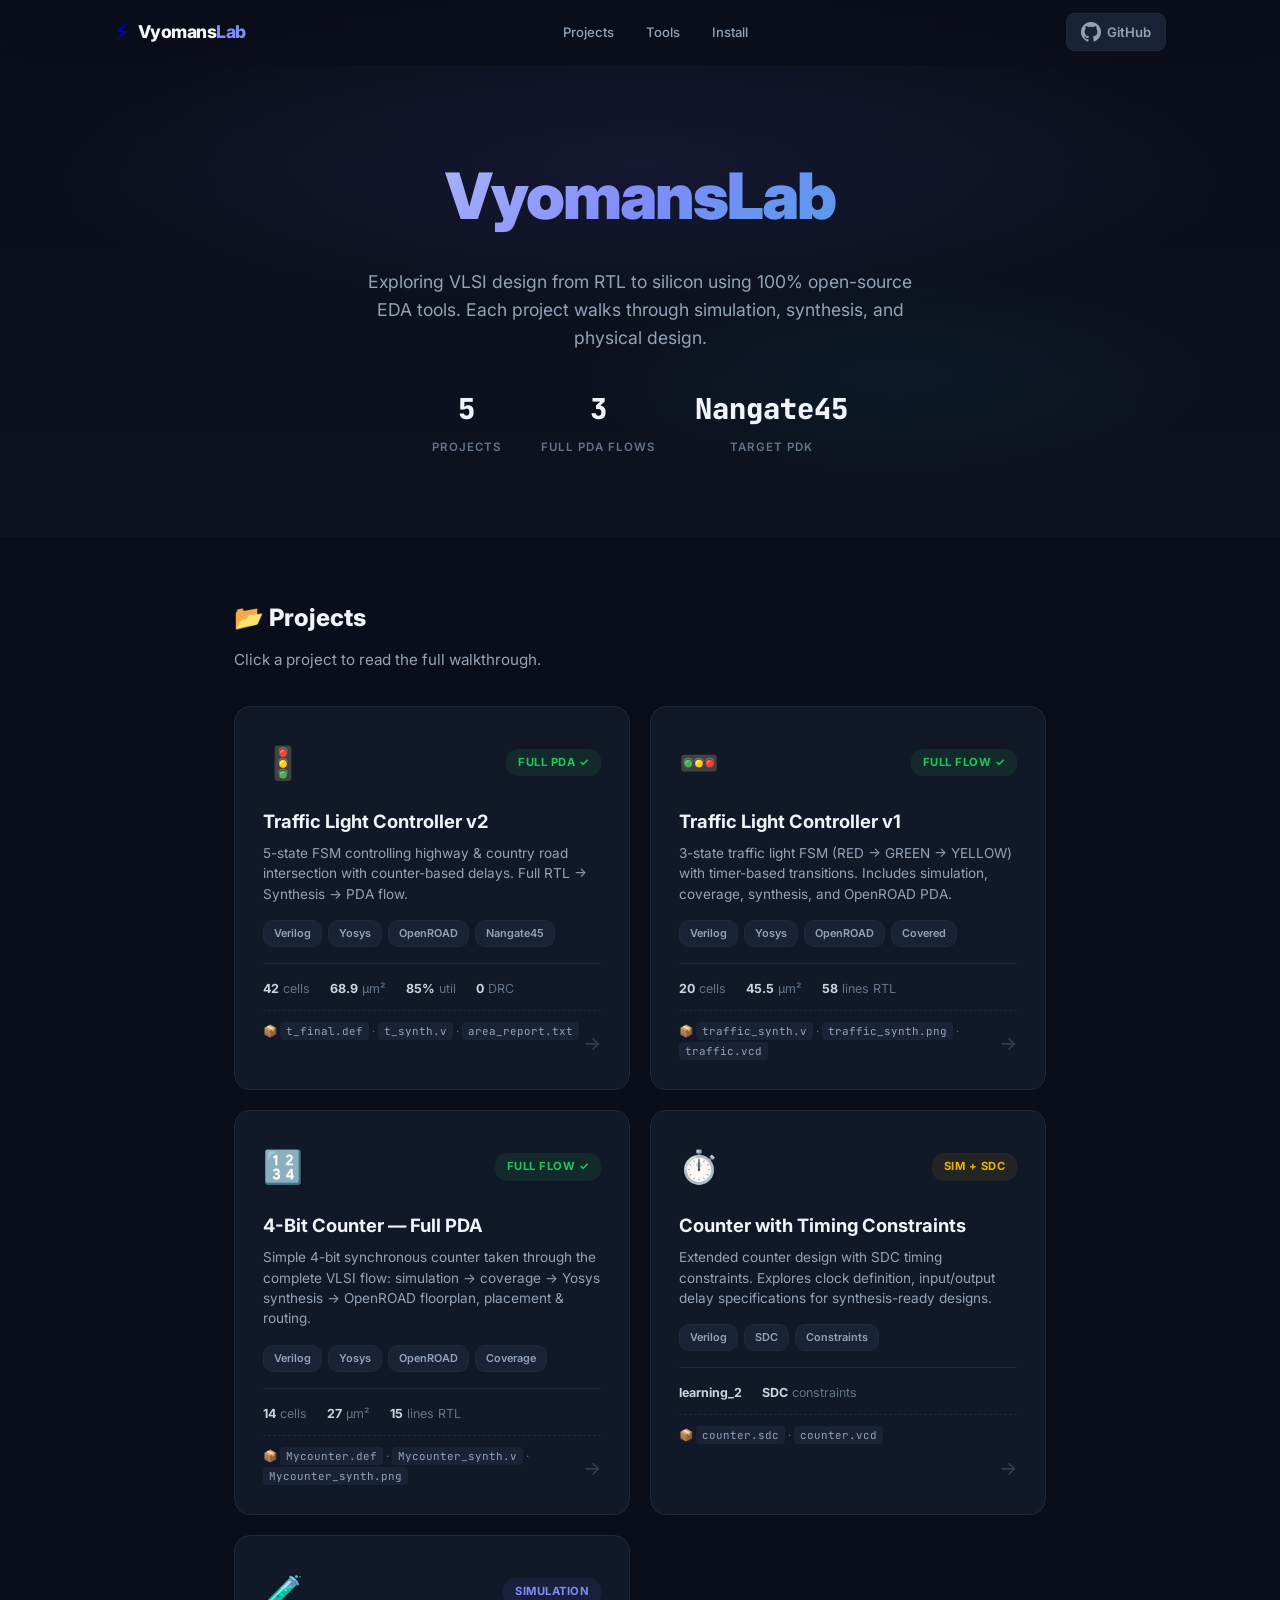
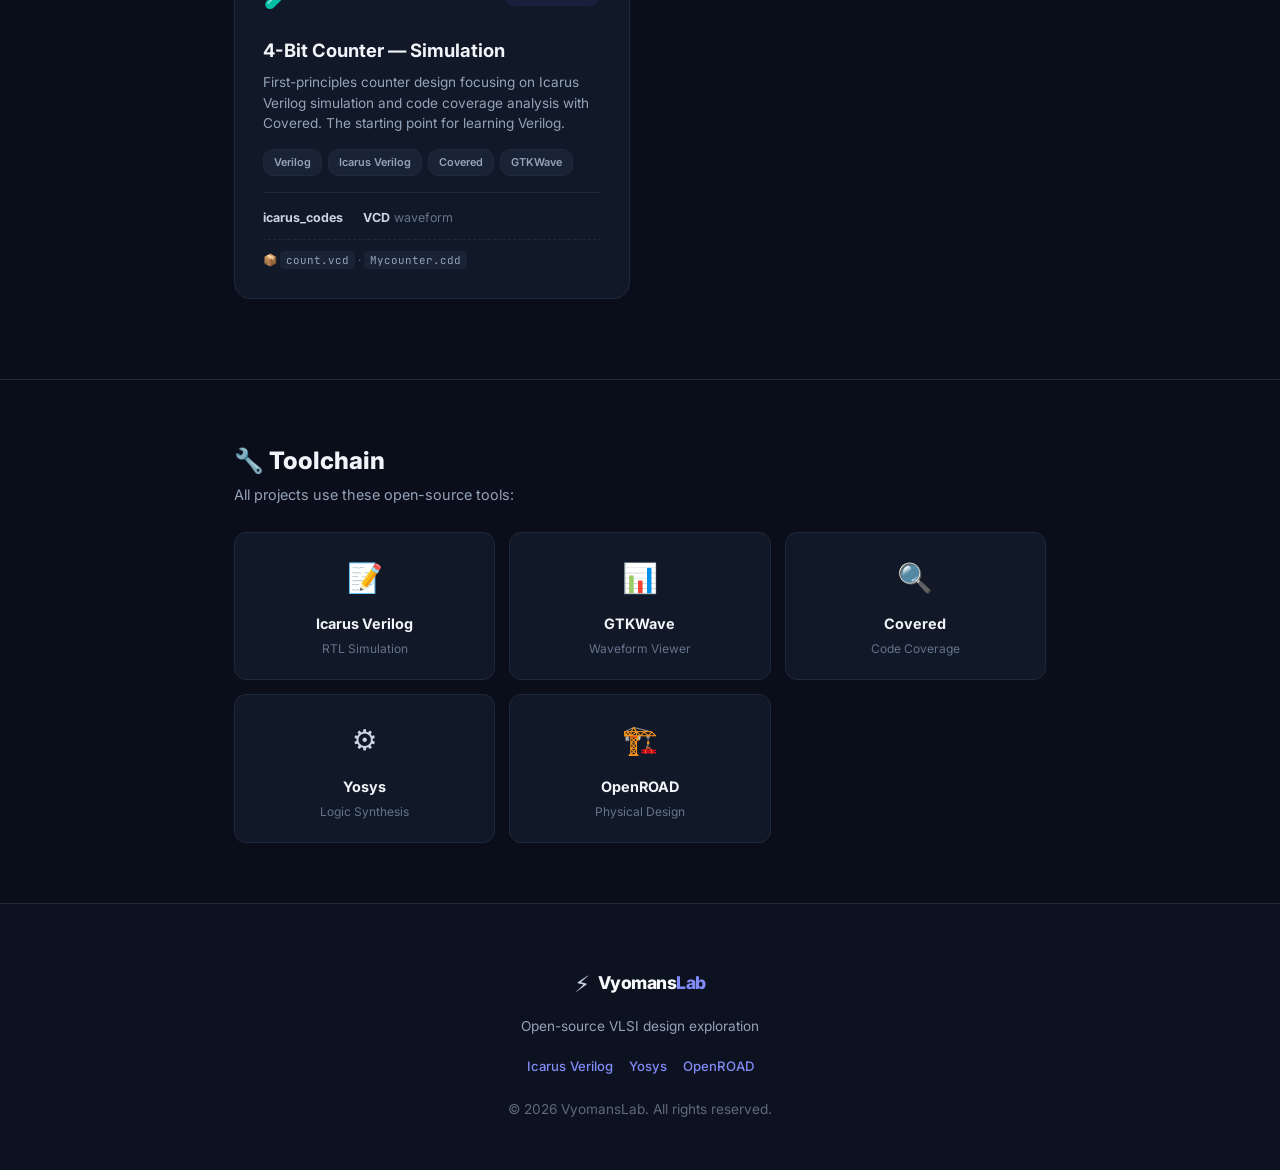
==== index.html @ eb65915c "Initial commit - vyomansLAB VLSI website" ====
<!DOCTYPE html>
<html lang="en">

<head>
    <meta charset="UTF-8">
    <meta name="viewport" content="width=device-width, initial-scale=1.0">
    <title>VyomansLab — VLSI Design Projects</title>
    <meta name="description"
        content="VyomansLab: Open-source VLSI design projects exploring RTL design, synthesis, and physical design with Yosys, OpenROAD, and the Nangate45 PDK.">
    <link rel="preconnect" href="https://fonts.googleapis.com">
    <link
        href="https://fonts.googleapis.com/css2?family=Inter:wght@400;500;600;700;800;900&family=JetBrains+Mono:wght@400;500&display=swap"
        rel="stylesheet">
    <link rel="stylesheet" href="style.css">
    <style>
        /* ===== HOME PAGE EXTRAS ===== */
        .home-hero {
            padding: 140px 24px 80px;
            text-align: center;
            position: relative;
            overflow: hidden;
        }

        .home-hero .hero-bg {
            position: absolute;
            inset: 0;
            background: radial-gradient(ellipse 80% 50% at 50% 30%, rgba(99, 102, 241, 0.1) 0%, transparent 60%),
                radial-gradient(ellipse 50% 40% at 70% 70%, rgba(6, 182, 212, 0.06) 0%, transparent 50%),
                linear-gradient(180deg, #0a0e1a 0%, #0d1220 100%);
        }

        .home-hero h1 {
            position: relative;
            font-size: clamp(2.5rem, 6vw, 4rem);
            font-weight: 900;
            letter-spacing: -2px;
            background: linear-gradient(135deg, #f8fafc 0%, #818cf8 50%, #06b6d4 100%);
            -webkit-background-clip: text;
            -webkit-text-fill-color: transparent;
            background-clip: text;
            margin-bottom: 16px;
        }

        .home-hero .tagline {
            position: relative;
            color: #94a3b8;
            font-size: 1.1rem;
            max-width: 550px;
            margin: 0 auto 32px;
            line-height: 1.6;
        }

        .home-hero .stat-row {
            position: relative;
            display: flex;
            gap: 40px;
            justify-content: center;
            flex-wrap: wrap;
        }

        .home-stat {
            text-align: center;
        }

        .home-stat .val {
            font-size: 1.8rem;
            font-weight: 800;
            color: #f1f5f9;
            font-family: 'JetBrains Mono', monospace;
        }

        .home-stat .lbl {
            font-size: 0.72rem;
            color: #64748b;
            text-transform: uppercase;
            letter-spacing: 1px;
            font-weight: 600;
            margin-top: 2px;
        }

        /* Projects grid */
        .projects-section {
            padding: 60px 0 80px;
        }

        .projects-section .container>h2 {
            font-size: 1.5rem;
            font-weight: 800;
            color: #f1f5f9;
            margin-bottom: 8px;
        }

        .projects-section .container>p {
            color: #94a3b8;
            margin-bottom: 32px;
            font-size: 0.95rem;
        }

        .project-grid {
            display: grid;
            grid-template-columns: repeat(auto-fill, minmax(340px, 1fr));
            gap: 20px;
        }

        .project-card {
            background: #111827;
            border: 1px solid #1e293b;
            border-radius: 16px;
            padding: 28px;
            transition: all 0.35s;
            cursor: pointer;
            position: relative;
            overflow: hidden;
            text-decoration: none;
            display: block;
        }

        .project-card::before {
            content: '';
            position: absolute;
            inset: 0;
            opacity: 0;
            transition: opacity 0.35s;
            background: linear-gradient(135deg, rgba(99, 102, 241, 0.05) 0%, rgba(6, 182, 212, 0.03) 100%);
        }

        .project-card:hover {
            border-color: #6366f1;
            transform: translateY(-4px);
            box-shadow: 0 12px 40px rgba(99, 102, 241, 0.12);
        }

        .project-card:hover::before {
            opacity: 1;
        }

        .project-card * {
            position: relative;
        }

        .pc-header {
            display: flex;
            align-items: center;
            justify-content: space-between;
            margin-bottom: 14px;
        }

        .pc-icon {
            font-size: 2rem;
        }

        .pc-status {
            padding: 4px 12px;
            border-radius: 12px;
            font-size: 0.7rem;
            font-weight: 700;
            text-transform: uppercase;
            letter-spacing: 0.5px;
        }

        .pc-status.complete {
            background: rgba(34, 197, 94, 0.1);
            color: #22c55e;
        }

        .pc-status.partial {
            background: rgba(234, 179, 8, 0.08);
            color: #eab308;
        }

        .pc-status.sim-only {
            background: rgba(99, 102, 241, 0.1);
            color: #818cf8;
        }

        .pc-title {
            font-size: 1.15rem;
            font-weight: 700;
            color: #f1f5f9;
            margin-bottom: 6px;
        }

        .pc-desc {
            font-size: 0.85rem;
            color: #94a3b8;
            line-height: 1.5;
            margin-bottom: 16px;
        }

        .pc-tags {
            display: flex;
            gap: 6px;
            flex-wrap: wrap;
            margin-bottom: 16px;
        }

        .pc-tag {
            padding: 3px 10px;
            border-radius: 10px;
            font-size: 0.68rem;
            font-weight: 600;
            background: #1a2236;
            border: 1px solid #1e293b;
            color: #94a3b8;
        }

        .pc-stats {
            display: flex;
            gap: 20px;
            border-top: 1px solid #1e293b;
            padding-top: 14px;
        }

        .pc-stat-item {
            font-size: 0.78rem;
            color: #64748b;
        }

        .pc-stat-item strong {
            color: #cbd5e1;
        }

        .pc-arrow {
            position: absolute;
            bottom: 28px;
            right: 28px;
            color: #334155;
            font-size: 1.2rem;
            transition: all 0.3s;
        }

        .project-card:hover .pc-arrow {
            color: #6366f1;
            transform: translateX(4px);
        }

        /* Tools section */
        .tools-section {
            padding: 60px 0;
            border-top: 1px solid #1e293b;
        }

        .tools-grid {
            display: grid;
            grid-template-columns: repeat(auto-fill, minmax(200px, 1fr));
            gap: 14px;
            margin-top: 24px;
        }

        .tool-card {
            background: #111827;
            border: 1px solid #1e293b;
            border-radius: 12px;
            padding: 20px;
            text-align: center;
            transition: all 0.3s;
        }

        .tool-card:hover {
            border-color: #1e293b;
            transform: translateY(-2px);
        }

        .tool-icon {
            font-size: 1.8rem;
            margin-bottom: 8px;
        }

        .tool-name {
            font-size: 0.9rem;
            font-weight: 700;
            color: #f1f5f9;
        }

        .tool-role {
            font-size: 0.75rem;
            color: #64748b;
            margin-top: 2px;
        }

        .pc-outputs {
            font-size: 0.72rem;
            color: #64748b;
            margin-top: 10px;
            padding-top: 10px;
            border-top: 1px dashed #1e293b;
        }

        .pc-outputs code {
            background: #1a2236;
            padding: 2px 6px;
            border-radius: 4px;
            font-size: 0.68rem;
            color: #94a3b8;
        }

        @media(max-width:600px) {
            .project-grid {
                grid-template-columns: 1fr;
            }

            .tools-grid {
                grid-template-columns: repeat(2, 1fr);
            }
        }
    </style>
</head>

<body>

    <!-- NAV -->
    <nav class="nav">
        <div class="nav-inner">
            <a href="index.html" class="logo">
                <span class="logo-icon">⚡</span>
                <span class="logo-text">Vyomans<span class="accent">Lab</span></span>
            </a>
            <div class="nav-links">
                <a href="#projects">Projects</a>
                <a href="#tools">Tools</a>
                <a href="install.html">Install</a>
            </div>
            <a href="https://github.com/vyomanslab" class="gh-btn" target="_blank">
                <svg width="20" height="20" viewBox="0 0 24 24" fill="currentColor">
                    <path
                        d="M12 0c-6.626 0-12 5.373-12 12 0 5.302 3.438 9.8 8.207 11.387.599.111.793-.261.793-.577v-2.234c-3.338.726-4.033-1.416-4.033-1.416-.546-1.387-1.333-1.756-1.333-1.756-1.089-.745.083-.729.083-.729 1.205.084 1.839 1.237 1.839 1.237 1.07 1.834 2.807 1.304 3.492.997.107-.775.418-1.305.762-1.604-2.665-.305-5.467-1.334-5.467-5.931 0-1.311.469-2.381 1.236-3.221-.124-.303-.535-1.524.117-3.176 0 0 1.008-.322 3.301 1.23.957-.266 1.983-.399 3.003-.404 1.02.005 2.047.138 3.006.404 2.291-1.552 3.297-1.23 3.297-1.23.653 1.653.242 2.874.118 3.176.77.84 1.235 1.911 1.235 3.221 0 4.609-2.807 5.624-5.479 5.921.43.372.823 1.102.823 2.222v3.293c0 .319.192.694.801.576 4.765-1.589 8.199-6.086 8.199-11.386 0-6.627-5.373-12-12-12z" />
                </svg>
                GitHub
            </a>
        </div>
    </nav>

    <!-- HERO -->
    <section class="home-hero">
        <div class="hero-bg"></div>
        <h1>VyomansLab</h1>
        <p class="tagline">Exploring VLSI design from RTL to silicon using 100% open-source EDA tools. Each project
            walks through simulation, synthesis, and physical design.</p>
        <div class="stat-row">
            <div class="home-stat">
                <div class="val">5</div>
                <div class="lbl">Projects</div>
            </div>
            <div class="home-stat">
                <div class="val">3</div>
                <div class="lbl">Full PDA Flows</div>
            </div>
            <div class="home-stat">
                <div class="val">Nangate45</div>
                <div class="lbl">Target PDK</div>
            </div>
        </div>
    </section>

    <!-- PROJECTS -->
    <section class="projects-section" id="projects">
        <div class="container">
            <h2>📂 Projects</h2>
            <p>Click a project to read the full walkthrough.</p>

            <div class="project-grid">

                <!-- Project 1: Traffic Light v2 (full blog) -->
                <a href="traffic-light-rtl-to-pda.html" class="project-card">
                    <div class="pc-header">
                        <span class="pc-icon">🚦</span>
                        <span class="pc-status complete">Full PDA ✓</span>
                    </div>
                    <div class="pc-title">Traffic Light Controller v2</div>
                    <div class="pc-desc">5-state FSM controlling highway &amp; country road intersection with
                        counter-based delays. Full RTL → Synthesis → PDA flow.</div>
                    <div class="pc-tags">
                        <span class="pc-tag">Verilog</span>
                        <span class="pc-tag">Yosys</span>
                        <span class="pc-tag">OpenROAD</span>
                        <span class="pc-tag">Nangate45</span>
                    </div>
                    <div class="pc-stats">
                        <span class="pc-stat-item"><strong>42</strong> cells</span>
                        <span class="pc-stat-item"><strong>68.9</strong> µm²</span>
                        <span class="pc-stat-item"><strong>85%</strong> util</span>
                        <span class="pc-stat-item"><strong>0</strong> DRC</span>
                    </div>
                    <div class="pc-outputs">📦 <code>t_final.def</code> · <code>t_synth.v</code> ·
                        <code>area_report.txt</code>
                    </div>
                    <span class="pc-arrow">→</span>
                </a>

                <a href="traffic-light-v1.html" class="project-card">
                    <div class="pc-header">
                        <span class="pc-icon">🚥</span>
                        <span class="pc-status complete">Full Flow ✓</span>
                    </div>
                    <div class="pc-title">Traffic Light Controller v1</div>
                    <div class="pc-desc">3-state traffic light FSM (RED → GREEN → YELLOW) with timer-based transitions.
                        Includes simulation, coverage, synthesis, and OpenROAD PDA.</div>
                    <div class="pc-tags">
                        <span class="pc-tag">Verilog</span>
                        <span class="pc-tag">Yosys</span>
                        <span class="pc-tag">OpenROAD</span>
                        <span class="pc-tag">Covered</span>
                    </div>
                    <div class="pc-stats">
                        <span class="pc-stat-item"><strong>20</strong> cells</span>
                        <span class="pc-stat-item"><strong>45.5</strong> µm²</span>
                        <span class="pc-stat-item"><strong>58</strong> lines RTL</span>
                    </div>
                    <div class="pc-outputs">📦 <code>traffic_synth.v</code> · <code>traffic_synth.png</code> ·
                        <code>traffic.vcd</code>
                    </div>
                    <span class="pc-arrow">→</span>
                </a>

                <a href="counter-full-pda.html" class="project-card">
                    <div class="pc-header">
                        <span class="pc-icon">🔢</span>
                        <span class="pc-status complete">Full Flow ✓</span>
                    </div>
                    <div class="pc-title">4-Bit Counter — Full PDA</div>
                    <div class="pc-desc">Simple 4-bit synchronous counter taken through the complete VLSI flow:
                        simulation → coverage → Yosys synthesis → OpenROAD floorplan, placement &amp; routing.</div>
                    <div class="pc-tags">
                        <span class="pc-tag">Verilog</span>
                        <span class="pc-tag">Yosys</span>
                        <span class="pc-tag">OpenROAD</span>
                        <span class="pc-tag">Coverage</span>
                    </div>
                    <div class="pc-stats">
                        <span class="pc-stat-item"><strong>14</strong> cells</span>
                        <span class="pc-stat-item"><strong>27</strong> µm²</span>
                        <span class="pc-stat-item"><strong>15</strong> lines RTL</span>
                    </div>
                    <div class="pc-outputs">📦 <code>Mycounter.def</code> · <code>Mycounter_synth.v</code> ·
                        <code>Mycounter_synth.png</code>
                    </div>
                    <span class="pc-arrow">→</span>
                </a>

                <a href="counter-sdc.html" class="project-card">
                    <div class="pc-header">
                        <span class="pc-icon">⏱️</span>
                        <span class="pc-status partial">Sim + SDC</span>
                    </div>
                    <div class="pc-title">Counter with Timing Constraints</div>
                    <div class="pc-desc">Extended counter design with SDC timing constraints. Explores clock definition,
                        input/output delay specifications for synthesis-ready designs.</div>
                    <div class="pc-tags">
                        <span class="pc-tag">Verilog</span>
                        <span class="pc-tag">SDC</span>
                        <span class="pc-tag">Constraints</span>
                    </div>
                    <div class="pc-stats">
                        <span class="pc-stat-item"><strong>learning_2</strong></span>
                        <span class="pc-stat-item"><strong>SDC</strong> constraints</span>
                    </div>
                    <div class="pc-outputs">📦 <code>counter.sdc</code> · <code>counter.vcd</code></div>
                    <span class="pc-arrow">→</span>
                </a>

                <!-- Project 5: Icarus Counter (sim only) -->
                <div class="project-card">
                    <div class="pc-header">
                        <span class="pc-icon">🧪</span>
                        <span class="pc-status sim-only">Simulation</span>
                    </div>
                    <div class="pc-title">4-Bit Counter — Simulation</div>
                    <div class="pc-desc">First-principles counter design focusing on Icarus Verilog simulation and code
                        coverage analysis with Covered. The starting point for learning Verilog.</div>
                    <div class="pc-tags">
                        <span class="pc-tag">Verilog</span>
                        <span class="pc-tag">Icarus Verilog</span>
                        <span class="pc-tag">Covered</span>
                        <span class="pc-tag">GTKWave</span>
                    </div>
                    <div class="pc-stats">
                        <span class="pc-stat-item"><strong>icarus_codes</strong></span>
                        <span class="pc-stat-item"><strong>VCD</strong> waveform</span>
                    </div>
                    <div class="pc-outputs">📦 <code>count.vcd</code> · <code>Mycounter.cdd</code></div>
                </div>

            </div>
        </div>
    </section>

    <!-- TOOLCHAIN -->
    <section class="tools-section" id="tools">
        <div class="container">
            <h2 style="font-size:1.5rem; font-weight:800; color:#f1f5f9;">🔧 Toolchain</h2>
            <p style="color:#94a3b8; font-size:0.9rem;">All projects use these open-source tools:</p>
            <div class="tools-grid">
                <div class="tool-card">
                    <div class="tool-icon">📝</div>
                    <div class="tool-name">Icarus Verilog</div>
                    <div class="tool-role">RTL Simulation</div>
                </div>
                <div class="tool-card">
                    <div class="tool-icon">📊</div>
                    <div class="tool-name">GTKWave</div>
                    <div class="tool-role">Waveform Viewer</div>
                </div>
                <div class="tool-card">
                    <div class="tool-icon">🔍</div>
                    <div class="tool-name">Covered</div>
                    <div class="tool-role">Code Coverage</div>
                </div>
                <div class="tool-card">
                    <div class="tool-icon">⚙️</div>
                    <div class="tool-name">Yosys</div>
                    <div class="tool-role">Logic Synthesis</div>
                </div>
                <div class="tool-card">
                    <div class="tool-icon">🏗️</div>
                    <div class="tool-name">OpenROAD</div>
                    <div class="tool-role">Physical Design</div>
                </div>
                <div class="tool-card">
                    <div class="tool-icon">🔬</div>
                    <div class="tool-name">Nangate45 PDK</div>
                    <div class="tool-role">Standard Cell Library</div>
                </div>
            </div>
        </div>
    </section>

    <!-- FOOTER -->
    <footer class="footer">
        <div class="container">
            <div class="footer-brand">
                <span class="logo-icon">⚡</span>
                <span class="logo-text">Vyomans<span class="accent">Lab</span></span>
            </div>
            <p>Open-source VLSI design exploration</p>
            <div class="footer-links">
                <a href="https://github.com/steveicarus/iverilog" target="_blank">Icarus Verilog</a>
                <a href="https://github.com/YosysHQ/yosys" target="_blank">Yosys</a>
                <a href="https://github.com/The-OpenROAD-Project/OpenROAD" target="_blank">OpenROAD</a>
            </div>
            <p class="copyright">© 2026 VyomansLab. All rights reserved.</p>
        </div>
    </footer>

    <script>
        // Nav scroll effect
        const nav = document.querySelector('.nav');
        window.addEventListener('scroll', () => nav.classList.toggle('scrolled', window.scrollY > 50));

        // Animate cards on scroll
        const obs = new IntersectionObserver(entries => {
            entries.forEach((e, i) => {
                if (e.isIntersecting) {
                    setTimeout(() => e.target.style.cssText = 'opacity:1;transform:translateY(0)', i * 80);
                }
            });
        }, { threshold: 0.1 });
        document.querySelectorAll('.project-card, .tool-card').forEach(el => {
            el.style.cssText = 'opacity:0;transform:translateY(20px);transition:all 0.5s';
            obs.observe(el);
        });
    </script>
</body>

</html>
---- style.css ----
/* ==================== VyomansLab Blog — Style ==================== */
:root {
  --bg: #0a0e1a;
  --bg-alt: #0d1220;
  --surface: #111827;
  --surface2: #1a2236;
  --surface3: #1e293b;
  --border: #1e293b;
  --border2: #2d3a50;
  --accent: #6366f1;
  --accent2: #818cf8;
  --accent-soft: rgba(99,102,241,0.1);
  --accent-glow: rgba(99,102,241,0.15);
  --green: #22c55e;
  --green-soft: rgba(34,197,94,0.1);
  --yellow: #eab308;
  --yellow-soft: rgba(234,179,8,0.08);
  --red: #ef4444;
  --red-soft: rgba(239,68,68,0.08);
  --orange: #f97316;
  --cyan: #06b6d4;
  --text: #cbd5e1;
  --text-dim: #94a3b8;
  --text-bright: #f1f5f9;
  --text-white: #f8fafc;
  --radius: 12px;
  --radius-lg: 16px;
}

* { margin:0; padding:0; box-sizing:border-box; }
html { scroll-behavior:smooth; }
body { font-family:'Inter',system-ui,sans-serif; background:var(--bg); color:var(--text); line-height:1.75; -webkit-font-smoothing:antialiased; }
.container { max-width:860px; margin:0 auto; padding:0 24px; }
code { font-family:'JetBrains Mono',monospace; }

/* ==================== NAV ==================== */
.nav {
  position:fixed; top:0; left:0; right:0; z-index:100;
  background:rgba(10,14,26,0.6); backdrop-filter:blur(20px); -webkit-backdrop-filter:blur(20px);
  border-bottom:1px solid transparent; transition:all 0.3s;
}
.nav.scrolled { background:rgba(10,14,26,0.95); border-bottom-color:var(--border); }
.nav-inner {
  max-width:1100px; margin:0 auto; padding:0 24px; height:64px;
  display:flex; align-items:center; justify-content:space-between;
}
.logo { display:flex; align-items:center; gap:8px; text-decoration:none; }
.logo-icon { font-size:1.4rem; }
.logo-text { font-size:1.1rem; font-weight:800; color:var(--text-white); letter-spacing:-0.5px; }
.logo-text .accent { color:var(--accent2); }
.nav-links { display:flex; gap:8px; }
.nav-links a {
  color:var(--text-dim); text-decoration:none; font-size:0.82rem; font-weight:500;
  padding:6px 12px; border-radius:6px; transition:all 0.2s;
}
.nav-links a:hover { color:var(--text-white); background:var(--accent-soft); }
.gh-btn {
  display:flex; align-items:center; gap:6px; padding:7px 14px; border-radius:8px;
  background:var(--surface2); border:1px solid var(--border); color:var(--text-dim);
  font-size:0.82rem; font-weight:600; text-decoration:none; transition:all 0.2s;
}
.gh-btn:hover { border-color:var(--accent); color:var(--text-white); }

/* ==================== HERO ==================== */
.hero {
  position:relative; padding:140px 24px 80px; text-align:center; overflow:hidden;
}
.hero-bg {
  position:absolute; inset:0;
  background:radial-gradient(ellipse 80% 60% at 50% 40%, rgba(99,102,241,0.08) 0%, transparent 60%),
             radial-gradient(ellipse 60% 50% at 30% 60%, rgba(6,182,212,0.05) 0%, transparent 50%),
             linear-gradient(180deg, var(--bg) 0%, var(--bg-alt) 100%);
}
.hero-content { position:relative; max-width:700px; margin:0 auto; }
.hero-badge {
  display:inline-block; padding:6px 16px; border-radius:20px;
  background:var(--accent-soft); border:1px solid rgba(99,102,241,0.2);
  font-size:0.78rem; font-weight:600; color:var(--accent2); margin-bottom:20px;
}
.hero h1 {
  font-size:clamp(2.2rem,5vw,3.5rem); font-weight:900; letter-spacing:-1.5px;
  background:linear-gradient(135deg, var(--text-white) 0%, var(--accent2) 50%, var(--cyan) 100%);
  -webkit-background-clip:text; -webkit-text-fill-color:transparent;
  background-clip:text; line-height:1.15; margin-bottom:20px;
}
.hero-sub { color:var(--text-dim); font-size:1.05rem; line-height:1.6; max-width:550px; margin:0 auto 24px; }
.hero-meta { display:flex; gap:20px; justify-content:center; font-size:0.82rem; color:var(--text-dim); margin-bottom:20px; flex-wrap:wrap; }
.hero-tags { display:flex; gap:8px; justify-content:center; flex-wrap:wrap; }
.htag {
  padding:5px 14px; border-radius:16px; font-size:0.75rem; font-weight:600;
  border:1px solid var(--border); color:var(--text-dim); transition:all 0.2s;
}
.htag.ys { border-color:rgba(99,102,241,0.3); color:var(--accent2); }
.htag.or { border-color:rgba(6,182,212,0.3); color:var(--cyan); }
.htag.iv { border-color:rgba(34,197,94,0.3); color:var(--green); }

/* ==================== PIPELINE ==================== */
.pipeline-section { padding:40px 0; border-bottom:1px solid var(--border); }
.pipeline { display:flex; align-items:center; justify-content:center; gap:0; flex-wrap:wrap; }
.pipe-node {
  display:flex; flex-direction:column; align-items:center; gap:6px; padding:16px 20px;
  border-radius:var(--radius); background:var(--surface); border:1px solid var(--border);
  min-width:100px; transition:all 0.4s; opacity:0; transform:translateY(16px);
}
.pipe-node.visible { opacity:1; transform:translateY(0); }
.pipe-node:hover { border-color:var(--accent); transform:translateY(-4px); box-shadow:0 8px 32px var(--accent-glow); }
.pipe-node.final { border-color:rgba(34,197,94,0.3); }
.pipe-node.final:hover { border-color:var(--green); box-shadow:0 8px 32px var(--green-soft); }
.pipe-icon { font-size:1.5rem; }
.pipe-label { font-size:0.8rem; font-weight:700; color:var(--text-bright); }
.pipe-file { font-size:0.7rem; color:var(--text-dim); }
.pipe-line { width:32px; height:2px; background:linear-gradient(90deg, var(--border), var(--accent), var(--border)); flex-shrink:0; }

/* ==================== SECTIONS ==================== */
.section { padding:70px 0; }
.section.alt { background:var(--bg-alt); }
.step-header { display:flex; align-items:flex-start; gap:20px; margin-bottom:32px; }
.step-num {
  font-size:2.2rem; font-weight:900; color:var(--accent); opacity:0.3;
  line-height:1; min-width:60px; font-family:'JetBrains Mono',monospace;
}
.step-header h2 { font-size:1.7rem; font-weight:800; color:var(--text-white); line-height:1.2; }
.step-desc { color:var(--text-dim); font-size:0.95rem; margin-top:4px; }
.prose h2 { font-size:1.7rem; font-weight:800; color:var(--text-white); margin-bottom:16px; }
.prose p { color:var(--text); margin-bottom:16px; }

/* ==================== CARDS ==================== */
.card {
  background:var(--surface); border:1px solid var(--border); border-radius:var(--radius-lg);
  padding:28px; margin-bottom:24px; opacity:0; transform:translateY(12px);
  transition:all 0.4s;
}
.card.visible { opacity:1; transform:translateY(0); }
.card:hover { border-color:var(--border2); }
.card.highlight { border-left:3px solid var(--accent); }
.card h3 { font-size:1.05rem; font-weight:700; color:var(--text-white); margin-bottom:12px; }
.card p { color:var(--text-dim); font-size:0.9rem; margin-bottom:10px; }
.card ul { padding-left:18px; color:var(--text-dim); font-size:0.9rem; }
.card ul li { margin-bottom:6px; }
.card-header { display:flex; align-items:center; justify-content:space-between; margin-bottom:14px; }

/* ==================== BADGES ==================== */
.file-badge {
  padding:4px 12px; border-radius:6px; font-size:0.78rem; font-weight:600;
  background:var(--surface2); color:var(--text-dim); border:1px solid var(--border);
}
.lang-badge {
  padding:3px 10px; border-radius:12px; font-size:0.7rem; font-weight:600;
  background:var(--accent-soft); color:var(--accent2);
}
.badge {
  display:inline-block; padding:2px 10px; border-radius:10px; font-size:0.72rem; font-weight:600;
}
.badge.written { background:rgba(99,102,241,0.1); color:var(--accent2); }
.badge.gen { background:var(--green-soft); color:var(--green); }

/* ==================== CODE ==================== */
pre {
  background:#0c1017; border:1px solid var(--border); border-radius:10px;
  padding:20px; overflow-x:auto; font-size:0.8rem; line-height:1.65; margin:0;
}
pre code { color:#c9d1d9; }
.kw { color:#ff7b72; } .fn { color:#d2a8ff; } .str { color:#a5d6ff; }
.cm { color:#6e7681; font-style:italic; } .num { color:#79c0ff; }
p code, li code, td code {
  background:var(--surface2); padding:2px 7px; border-radius:4px;
  font-size:0.82em; color:var(--accent2);
}

/* ==================== TABLES ==================== */
.table-wrap { overflow-x:auto; }
table { width:100%; border-collapse:collapse; font-size:0.85rem; }
th {
  text-align:left; padding:10px 14px; background:var(--surface2); font-weight:600;
  color:var(--accent2); border-bottom:2px solid rgba(99,102,241,0.2);
  font-size:0.75rem; text-transform:uppercase; letter-spacing:0.5px;
}
td { padding:10px 14px; border-bottom:1px solid var(--border); color:var(--text-dim); }
tr:hover td { background:rgba(255,255,255,0.02); }
tr.total td { border-top:2px solid var(--border2); font-weight:600; color:var(--text-bright); }
.dot {
  display:inline-block; width:10px; height:10px; border-radius:50%; vertical-align:middle; margin-right:6px;
}
.dot.red { background:var(--red); box-shadow:0 0 6px var(--red); }
.dot.yellow { background:var(--yellow); box-shadow:0 0 6px var(--yellow); }
.dot.green { background:var(--green); box-shadow:0 0 6px var(--green); }

/* ==================== TRAFFIC LIGHT ==================== */
.tl-demo-wrap {
  background:var(--surface); border:1px solid var(--border); border-radius:var(--radius-lg);
  padding:40px 20px; margin-bottom:24px; text-align:center;
}
.tl-demo { display:flex; justify-content:center; align-items:center; gap:50px; flex-wrap:wrap; }
.tl-col { text-align:center; }
.tl-title { font-size:0.78rem; font-weight:700; color:var(--text-dim); text-transform:uppercase; letter-spacing:1.5px; margin-bottom:14px; }
.tl-housing {
  width:56px; padding:10px 0; border-radius:28px; background:#0a0a1a;
  border:2px solid var(--border2); display:flex; flex-direction:column; align-items:center; gap:6px; margin:0 auto;
}
.tl-light {
  width:32px; height:32px; border-radius:50%; opacity:0.12; transition:all 0.5s;
}
.tl-light.red { background:#ef4444; }
.tl-light.yellow { background:#eab308; }
.tl-light.green { background:#22c55e; }
.tl-light.on { opacity:1; }
.tl-light.red.on { box-shadow:0 0 20px #ef4444, 0 0 40px rgba(239,68,68,0.3); }
.tl-light.yellow.on { box-shadow:0 0 20px #eab308, 0 0 40px rgba(234,179,8,0.3); }
.tl-light.green.on { box-shadow:0 0 20px #22c55e, 0 0 40px rgba(34,197,94,0.3); }
.tl-state { margin-top:12px; font-size:0.8rem; font-weight:700; color:var(--accent2); }
.state-timer { font-size:0.75rem; color:var(--text-dim); margin-top:4px; }
.tl-state-display { text-align:center; }
.current-state { font-size:2rem; font-weight:900; color:var(--accent); font-family:'JetBrains Mono',monospace; }

/* ==================== CALLOUTS ==================== */
.callout {
  display:flex; gap:14px; padding:18px 20px; border-radius:var(--radius);
  margin:20px 0; font-size:0.88rem;
}
.callout.info { background:var(--accent-soft); border-left:3px solid var(--accent); }
.callout.warn { background:var(--yellow-soft); border-left:3px solid var(--yellow); }
.callout.compact { margin:14px 0 0; padding:12px 16px; font-size:0.84rem; }
.callout-icon { font-size:1.2rem; flex-shrink:0; }
.callout-text { color:var(--text); }
.callout-text strong { color:var(--text-white); }

/* ==================== STATS GRID ==================== */
.stats-grid { display:grid; grid-template-columns:repeat(4,1fr); gap:12px; margin-bottom:20px; }
.stat-card {
  background:var(--surface2); border:1px solid var(--border); border-radius:10px;
  padding:16px; text-align:center;
}
.stat-card.accent { border-color:rgba(99,102,241,0.3); }
.stat-val { font-size:1.6rem; font-weight:800; color:var(--text-white); font-family:'JetBrains Mono',monospace; }
.stat-label { font-size:0.72rem; color:var(--text-dim); font-weight:600; margin-top:4px; text-transform:uppercase; letter-spacing:0.5px; }

/* ==================== FLOW STEPS ==================== */
.flow-steps { display:flex; flex-direction:column; gap:0; }
.flow-step {
  display:flex; align-items:flex-start; gap:16px; padding:16px 0;
  border-bottom:1px solid var(--border); opacity:0; transform:translateX(-12px);
  transition:all 0.4s;
}
.flow-step.visible { opacity:1; transform:translateX(0); }
.flow-step:last-child { border-bottom:none; }
.flow-num {
  width:32px; height:32px; border-radius:50%; display:flex; align-items:center; justify-content:center;
  background:var(--accent-soft); color:var(--accent2); font-size:0.8rem; font-weight:700; flex-shrink:0;
  font-family:'JetBrains Mono',monospace;
}
.flow-body strong { color:var(--text-white); font-size:0.9rem; display:block; margin-bottom:2px; }
.flow-body span { color:var(--text-dim); font-size:0.82rem; }

/* ==================== RESULTS ==================== */
.results-grid { display:grid; grid-template-columns:repeat(3,1fr); gap:14px; margin-bottom:28px; }
.result-card {
  background:var(--surface); border:1px solid var(--border); border-radius:var(--radius);
  padding:24px; text-align:center; opacity:0; transform:scale(0.95);
  transition:all 0.4s;
}
.result-card.visible { opacity:1; transform:scale(1); }
.result-card:hover { transform:translateY(-3px); box-shadow:0 8px 24px rgba(0,0,0,0.3); }
.result-card.success { border-color:rgba(34,197,94,0.2); }
.result-card.success:hover { border-color:var(--green); box-shadow:0 8px 24px var(--green-soft); }
.result-card.accent { border-color:rgba(99,102,241,0.2); }
.result-card.accent:hover { border-color:var(--accent); box-shadow:0 8px 24px var(--accent-glow); }
.result-icon { font-size:1.3rem; margin-bottom:8px; }
.result-val { font-size:1.5rem; font-weight:800; color:var(--text-white); font-family:'JetBrains Mono',monospace; }
.result-label { font-size:0.72rem; color:var(--text-dim); font-weight:600; margin-top:4px; text-transform:uppercase; letter-spacing:0.5px; }

/* ==================== TIMING ==================== */
.timing-path { margin-bottom:16px; }
.tp-header { display:flex; align-items:center; justify-content:space-between; margin-bottom:8px; flex-wrap:wrap; gap:8px; }
.tp-type {
  padding:4px 12px; border-radius:6px; font-size:0.75rem; font-weight:700; text-transform:uppercase;
}
.tp-type.max { background:var(--accent-soft); color:var(--accent2); }
.tp-type.min { background:var(--yellow-soft); color:var(--yellow); }
.tp-slack { font-size:0.82rem; font-weight:600; }
.tp-slack.met { color:var(--green); }

/* ==================== FOOTER ==================== */
.footer {
  text-align:center; padding:60px 24px 40px;
  border-top:1px solid var(--border); background:var(--bg-alt);
}
.footer-brand { display:flex; align-items:center; gap:8px; justify-content:center; margin-bottom:12px; }
.footer p { color:var(--text-dim); font-size:0.85rem; margin-bottom:8px; }
.footer-links { display:flex; gap:16px; justify-content:center; margin:16px 0; flex-wrap:wrap; }
.footer-links a { color:var(--accent2); text-decoration:none; font-size:0.82rem; font-weight:500; transition:color 0.2s; }
.footer-links a:hover { color:var(--text-white); }
.copyright { color:var(--text-dim); font-size:0.75rem; margin-top:20px; opacity:0.6; }

/* ==================== RESPONSIVE ==================== */
@media(max-width:768px) {
  .nav-links { display:none; }
  .stats-grid { grid-template-columns:repeat(2,1fr); }
  .results-grid { grid-template-columns:1fr 1fr; }
  .step-header { flex-direction:column; gap:8px; }
  .step-num { font-size:1.4rem; }
  .tl-demo { gap:30px; }
}
@media(max-width:500px) {
  .pipeline { flex-direction:column; gap:8px; }
  .pipe-line { width:2px; height:20px; background:linear-gradient(180deg, var(--border), var(--accent), var(--border)); }
  .results-grid { grid-template-columns:1fr; }
  .hero { padding:120px 16px 60px; }
}
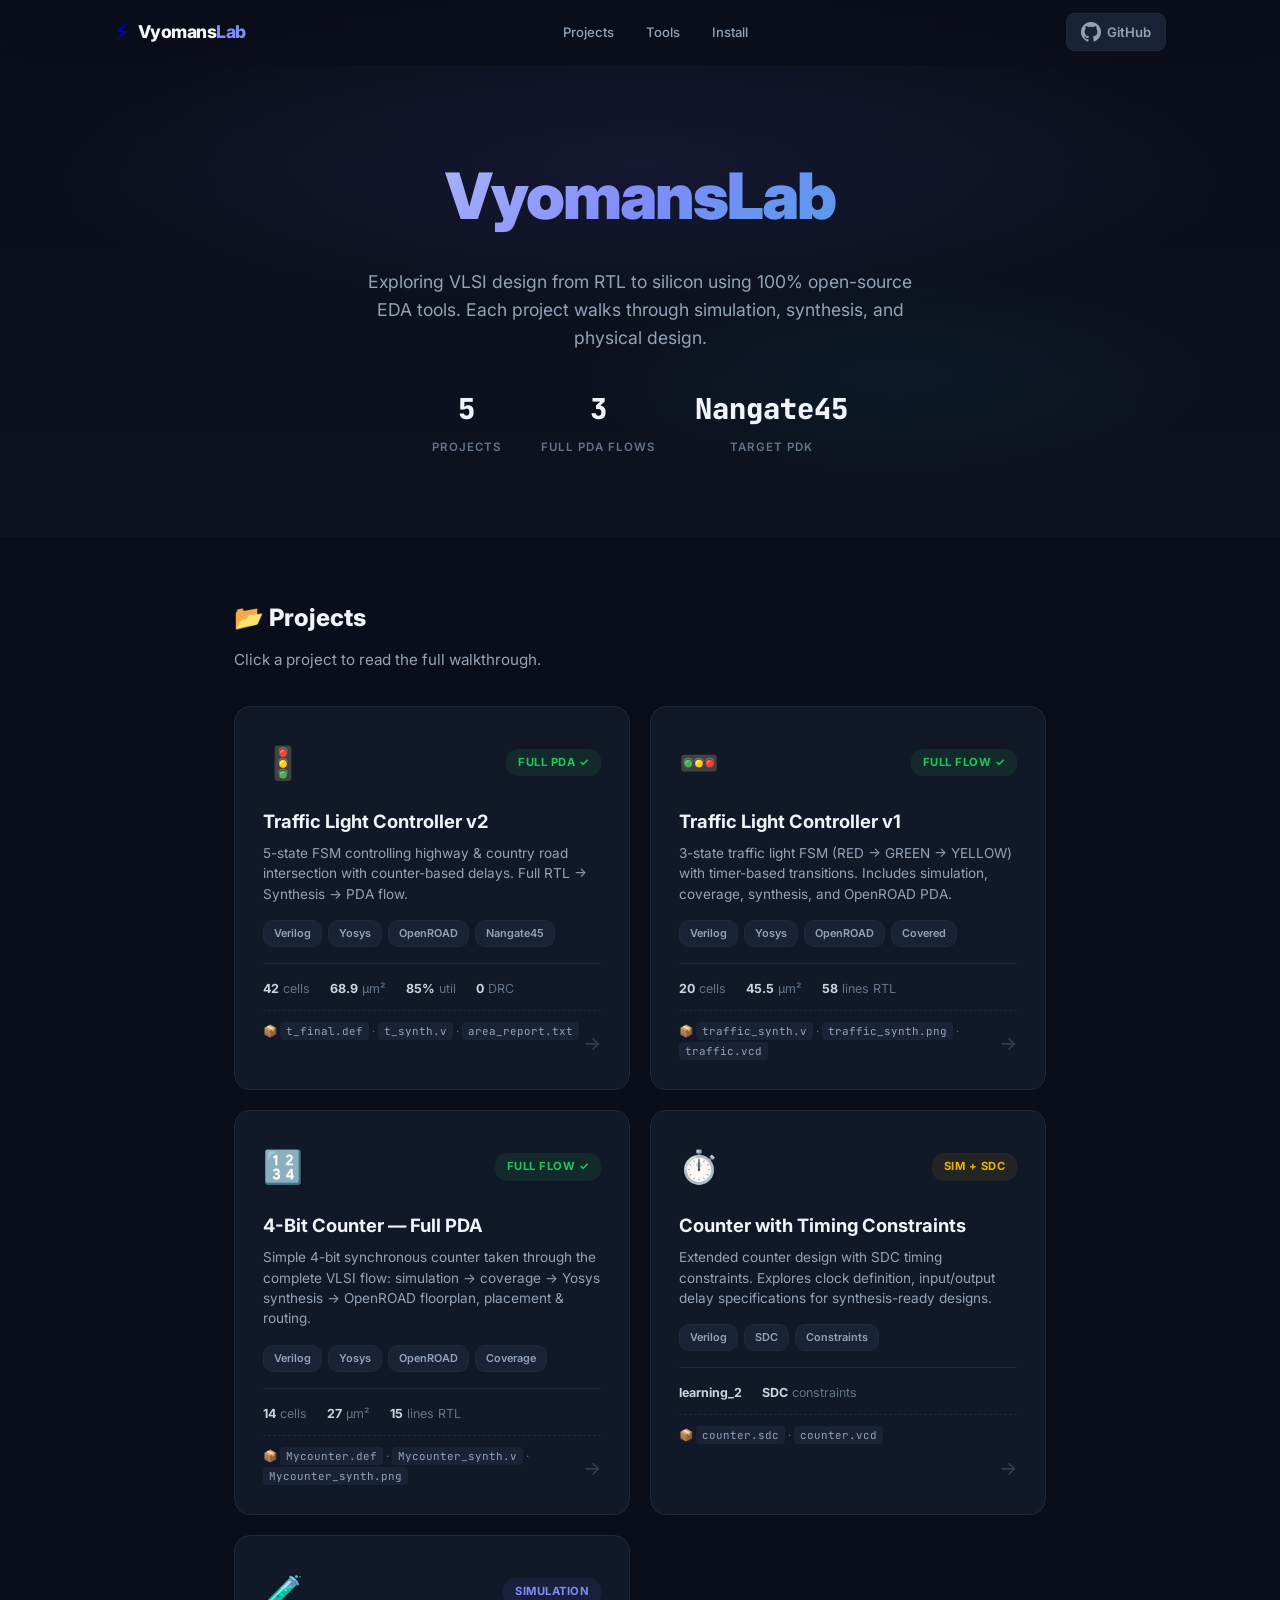
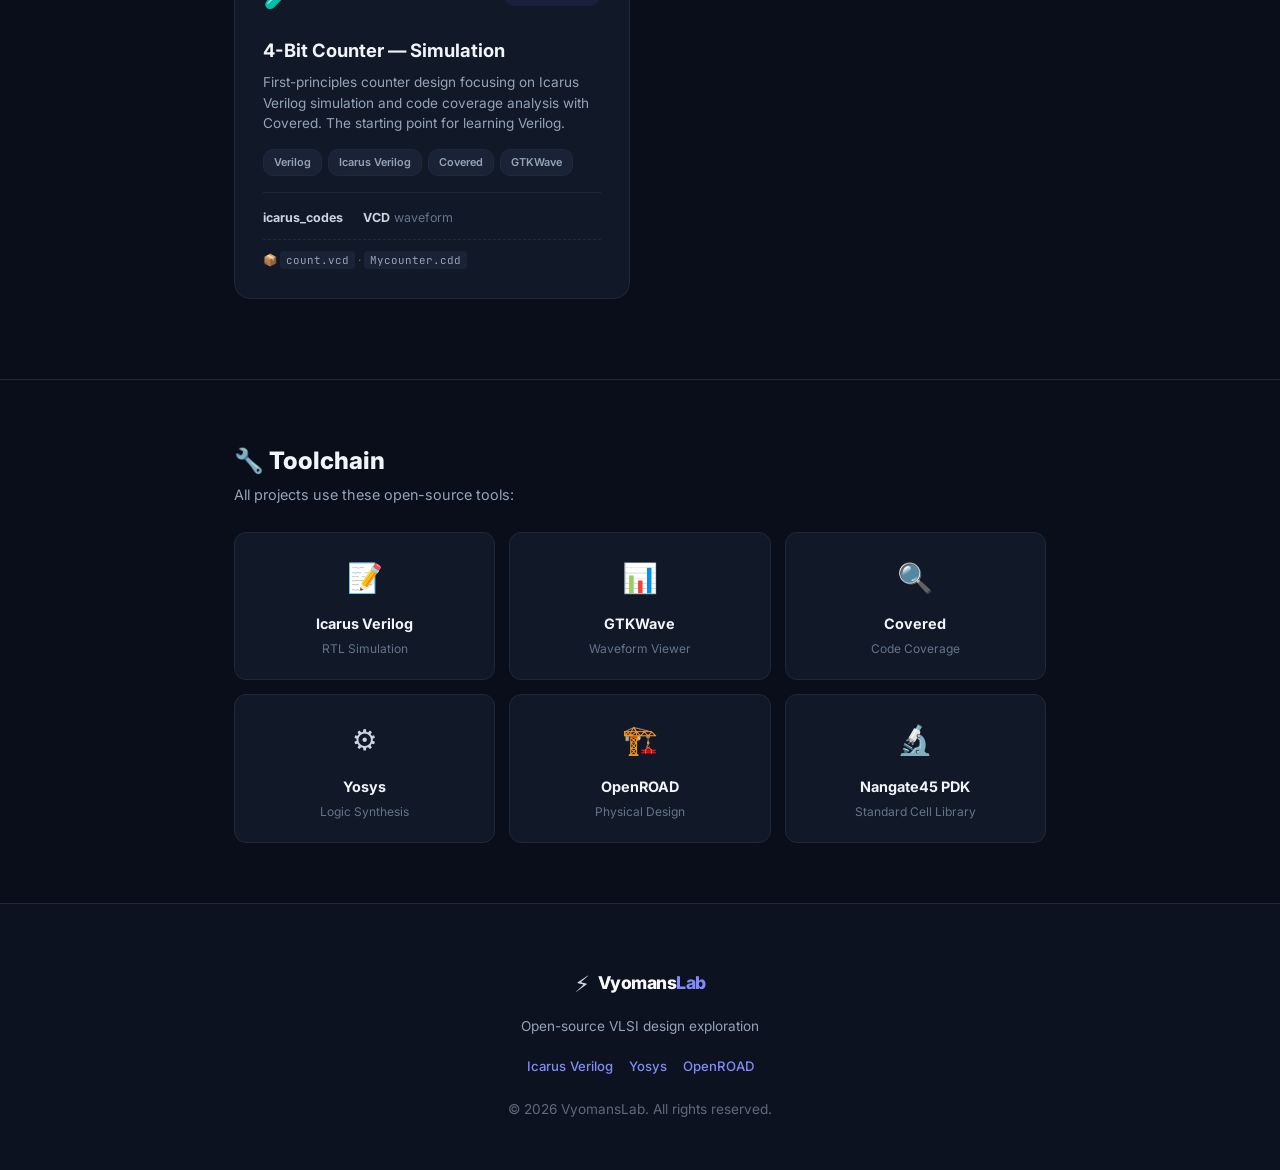
==== commit 4f60e326: "Update GitHub button to link to code repo" ====
--- a/index.html
+++ b/index.html
@@ -320,7 +320,7 @@
                 <a href="#tools">Tools</a>
                 <a href="install.html">Install</a>
             </div>
-            <a href="https://github.com/vyomanslab" class="gh-btn" target="_blank">
+            <a href="https://github.com/manuvamsi/vyomanslab-codes" class="gh-btn" target="_blank">
                 <svg width="20" height="20" viewBox="0 0 24 24" fill="currentColor">
                     <path
                         d="M12 0c-6.626 0-12 5.373-12 12 0 5.302 3.438 9.8 8.207 11.387.599.111.793-.261.793-.577v-2.234c-3.338.726-4.033-1.416-4.033-1.416-.546-1.387-1.333-1.756-1.333-1.756-1.089-.745.083-.729.083-.729 1.205.084 1.839 1.237 1.839 1.237 1.07 1.834 2.807 1.304 3.492.997.107-.775.418-1.305.762-1.604-2.665-.305-5.467-1.334-5.467-5.931 0-1.311.469-2.381 1.236-3.221-.124-.303-.535-1.524.117-3.176 0 0 1.008-.322 3.301 1.23.957-.266 1.983-.399 3.003-.404 1.02.005 2.047.138 3.006.404 2.291-1.552 3.297-1.23 3.297-1.23.653 1.653.242 2.874.118 3.176.77.84 1.235 1.911 1.235 3.221 0 4.609-2.807 5.624-5.479 5.921.43.372.823 1.102.823 2.222v3.293c0 .319.192.694.801.576 4.765-1.589 8.199-6.086 8.199-11.386 0-6.627-5.373-12-12-12z" />
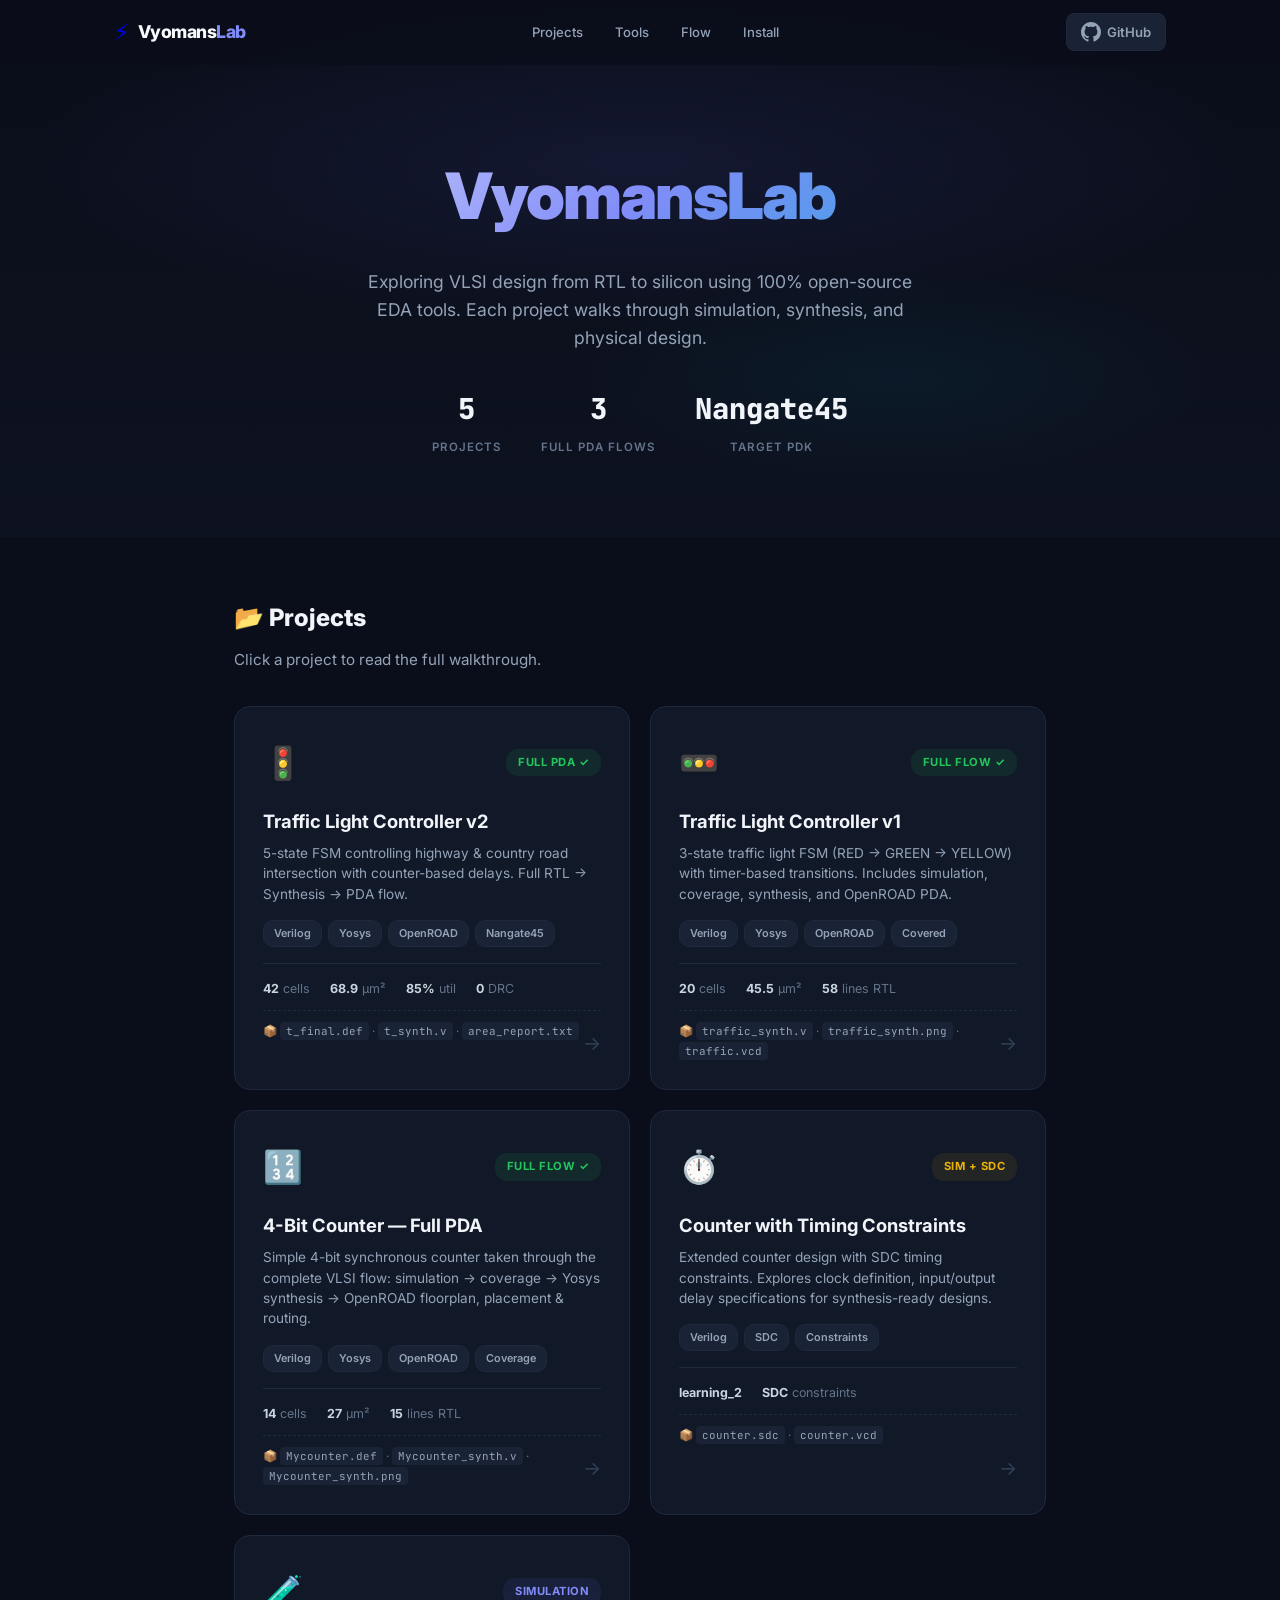
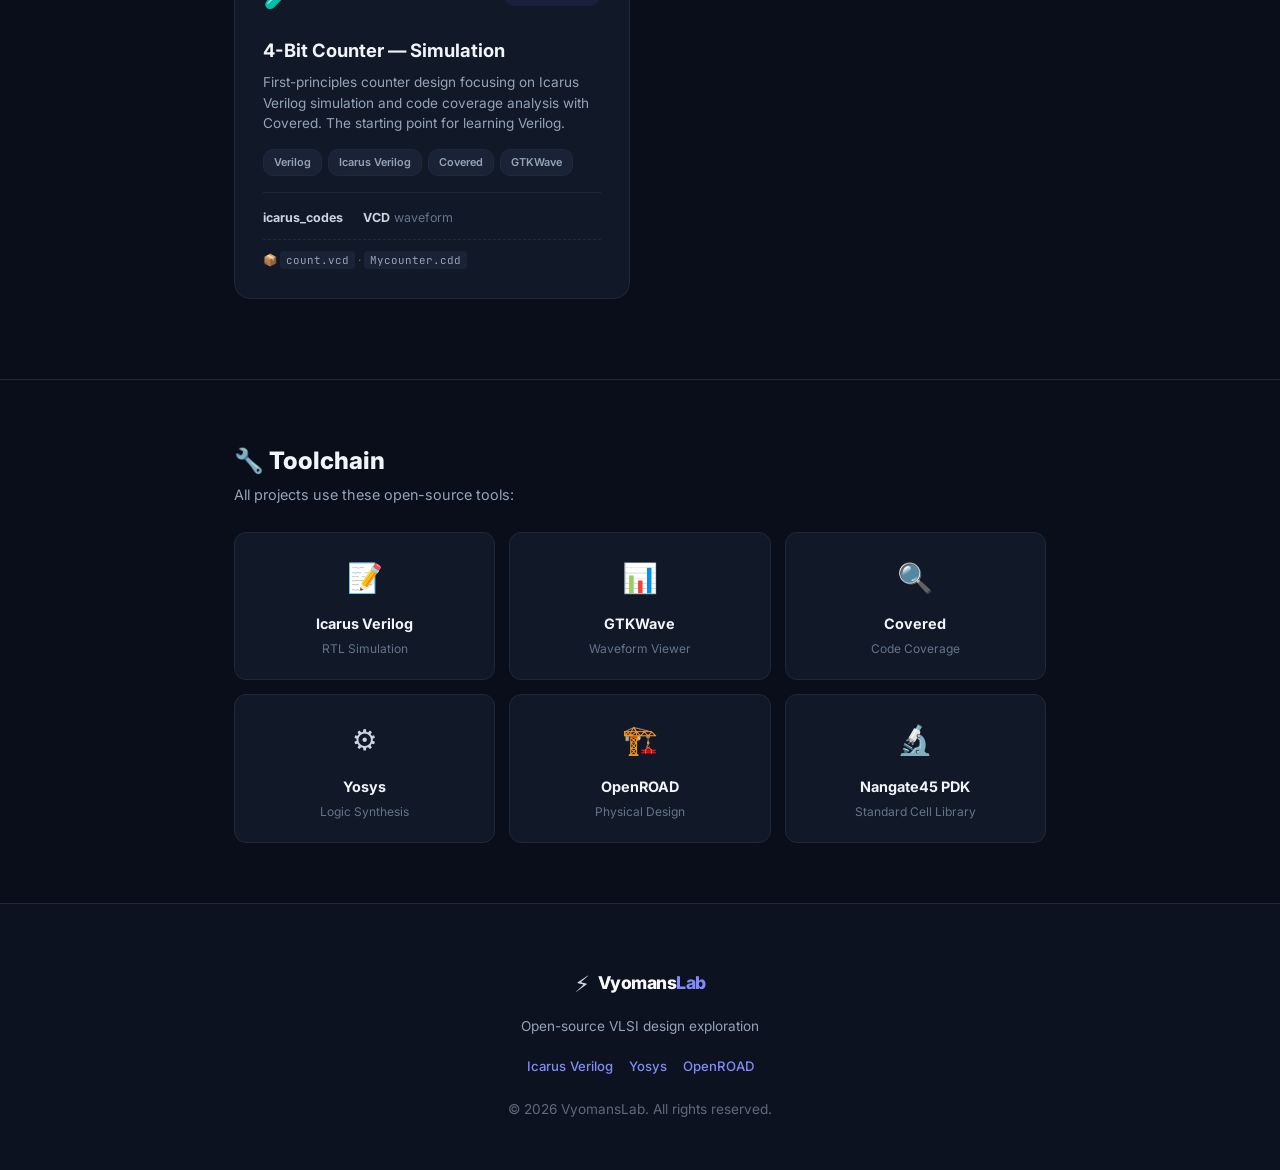
==== commit dc670cad: "Add RTL-to-PDA flow guide page and navbar update" ====
--- a/index.html
+++ b/index.html
@@ -318,6 +318,7 @@
             <div class="nav-links">
                 <a href="#projects">Projects</a>
                 <a href="#tools">Tools</a>
+                <a href="rtl-to-pda.html">Flow</a>
                 <a href="install.html">Install</a>
             </div>
             <a href="https://github.com/manuvamsi/vyomanslab-codes" class="gh-btn" target="_blank">
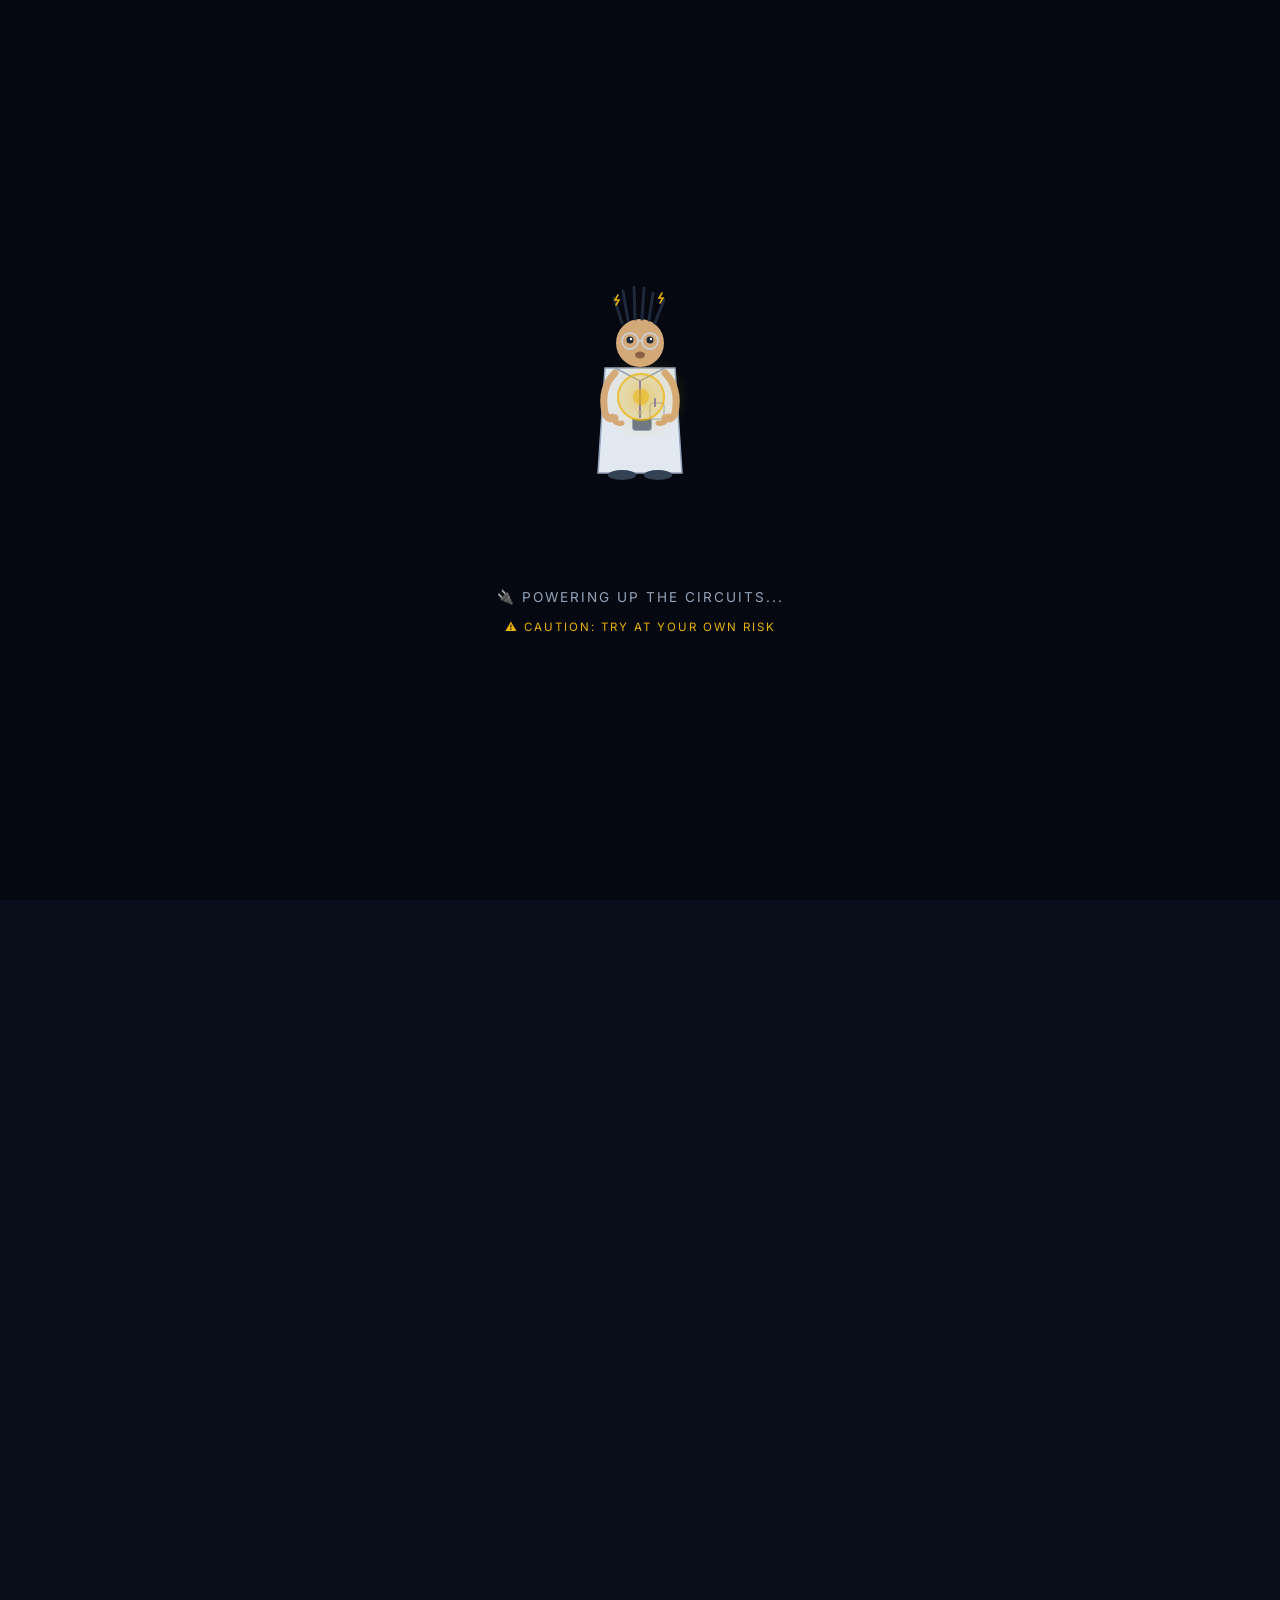
==== commit 4ef829aa: "Fix mobile menu - fully solid, no transparency" ====
--- a/index.html
+++ b/index.html
@@ -308,257 +308,877 @@
 
 <body>
 
-    <!-- NAV -->
-    <nav class="nav">
-        <div class="nav-inner">
-            <a href="index.html" class="logo">
-                <span class="logo-icon">⚡</span>
-                <span class="logo-text">Vyomans<span class="accent">Lab</span></span>
-            </a>
-            <div class="nav-links">
-                <a href="#projects">Projects</a>
-                <a href="#tools">Tools</a>
-                <a href="rtl-to-pda.html">Flow</a>
-                <a href="install.html">Install</a>
-            </div>
-            <a href="https://github.com/manuvamsi/vyomanslab-codes" class="gh-btn" target="_blank">
-                <svg width="20" height="20" viewBox="0 0 24 24" fill="currentColor">
-                    <path
-                        d="M12 0c-6.626 0-12 5.373-12 12 0 5.302 3.438 9.8 8.207 11.387.599.111.793-.261.793-.577v-2.234c-3.338.726-4.033-1.416-4.033-1.416-.546-1.387-1.333-1.756-1.333-1.756-1.089-.745.083-.729.083-.729 1.205.084 1.839 1.237 1.839 1.237 1.07 1.834 2.807 1.304 3.492.997.107-.775.418-1.305.762-1.604-2.665-.305-5.467-1.334-5.467-5.931 0-1.311.469-2.381 1.236-3.221-.124-.303-.535-1.524.117-3.176 0 0 1.008-.322 3.301 1.23.957-.266 1.983-.399 3.003-.404 1.02.005 2.047.138 3.006.404 2.291-1.552 3.297-1.23 3.297-1.23.653 1.653.242 2.874.118 3.176.77.84 1.235 1.911 1.235 3.221 0 4.609-2.807 5.624-5.479 5.921.43.372.823 1.102.823 2.222v3.293c0 .319.192.694.801.576 4.765-1.589 8.199-6.086 8.199-11.386 0-6.627-5.373-12-12-12z" />
-                </svg>
-                GitHub
-            </a>
-        </div>
-    </nav>
-
-    <!-- HERO -->
-    <section class="home-hero">
-        <div class="hero-bg"></div>
-        <h1>VyomansLab</h1>
-        <p class="tagline">Exploring VLSI design from RTL to silicon using 100% open-source EDA tools. Each project
-            walks through simulation, synthesis, and physical design.</p>
-        <div class="stat-row">
-            <div class="home-stat">
-                <div class="val">5</div>
-                <div class="lbl">Projects</div>
-            </div>
-            <div class="home-stat">
-                <div class="val">3</div>
-                <div class="lbl">Full PDA Flows</div>
-            </div>
-            <div class="home-stat">
-                <div class="val">Nangate45</div>
-                <div class="lbl">Target PDK</div>
+    <!-- ====== LOADING SCREEN ====== -->
+    <div id="loadingScreen">
+        <style>
+            #loadingScreen {
+                position: fixed;
+                inset: 0;
+                z-index: 9999;
+                background: #050810;
+                display: flex;
+                flex-direction: column;
+                align-items: center;
+                justify-content: center;
+                transition: opacity 0.8s ease, visibility 0.8s ease;
+            }
+
+            #loadingScreen.hidden {
+                opacity: 0;
+                visibility: hidden;
+                pointer-events: none;
+            }
+
+            .loader-scene {
+                position: relative;
+                width: 280px;
+                height: 300px;
+            }
+
+            /* Scientist SVG */
+            .scientist {
+                position: absolute;
+                bottom: 0;
+                left: 20px;
+            }
+
+            /* Bulb */
+            .bulb-group {
+                position: absolute;
+                top: 55px;
+                right: 10px;
+            }
+
+            .bulb-glass {
+                width: 48px;
+                height: 48px;
+                border-radius: 50%;
+                background: rgba(234, 179, 8, 0.08);
+                border: 2px solid rgba(234, 179, 8, 0.3);
+                transition: all 0.3s;
+                position: relative;
+            }
+
+            .bulb-base {
+                width: 20px;
+                height: 12px;
+                margin: -2px auto 0 15px;
+                background: #64748b;
+                border-radius: 0 0 4px 4px;
+                border: 1px solid #94a3b8;
+                border-top: none;
+            }
+
+            .bulb-filament {
+                position: absolute;
+                top: 50%;
+                left: 50%;
+                transform: translate(-50%, -50%);
+                width: 16px;
+                height: 16px;
+                border-radius: 50%;
+                background: rgba(234, 179, 8, 0.1);
+                transition: all 0.3s;
+            }
+
+            .bulb-glow {
+                position: absolute;
+                top: 42%;
+                left: 28%;
+                transform: translate(-50%, -50%);
+                width: 48px;
+                height: 48px;
+                border-radius: 50%;
+                background: radial-gradient(circle, rgba(234, 179, 8, 0) 0%, rgba(234, 179, 8, 0) 100%);
+                transition: all 0.3s;
+                pointer-events: none;
+            }
+
+            /* Blast rings */
+            .blast-ring {
+                position: absolute;
+                top: 50%;
+                left: 50%;
+                transform: translate(-50%, -50%);
+                width: 0;
+                height: 0;
+                border-radius: 50%;
+                border: 2px solid rgba(234, 179, 8, 0);
+                pointer-events: none;
+                opacity: 0;
+            }
+
+            /* Loading text */
+            .loader-percent {
+                font-family: 'JetBrains Mono', monospace;
+                font-size: 2.5rem;
+                font-weight: 800;
+                color: #f1f5f9;
+                margin-top: 24px;
+                letter-spacing: -1px;
+            }
+
+            .loader-label {
+                font-family: 'Inter', sans-serif;
+                font-size: 0.8rem;
+                color: #64748b;
+                text-transform: uppercase;
+                letter-spacing: 2px;
+                margin-top: 8px;
+            }
+
+            .loader-bar-wrap {
+                width: 160px;
+                height: 3px;
+                background: #1e293b;
+                border-radius: 3px;
+                margin-top: 16px;
+                overflow: hidden;
+            }
+
+            .loader-bar {
+                height: 100%;
+                width: 0%;
+                background: linear-gradient(90deg, #6366f1, #eab308);
+                border-radius: 3px;
+                transition: width 0.1s;
+            }
+
+            /* Particles */
+            .load-particle {
+                position: absolute;
+                width: 3px;
+                height: 3px;
+                background: #eab308;
+                border-radius: 50%;
+                opacity: 0;
+                pointer-events: none;
+            }
+
+            /* Page content hidden initially */
+            .page-content {
+                opacity: 0;
+                transition: opacity 0.6s ease 0.2s;
+            }
+
+            .page-content.show {
+                opacity: 1;
+            }
+        </style>
+
+        <div class="loader-scene">
+            <!-- Scientist SVG with white coat, holding bulb -->
+            <svg class="scientist" width="180" height="220" viewBox="0 0 180 220" fill="none"
+                style="position:relative;left:50%;transform:translateX(-50%);">
+                <!-- White lab coat body -->
+                <path d="M55 105 L48 210 L132 210 L125 105 Z" fill="#e2e8f0" stroke="#94a3b8" stroke-width="1.5" />
+                <!-- Coat lapels -->
+                <path d="M65 105 L90 118 L115 105" fill="none" stroke="#94a3b8" stroke-width="1.5" />
+                <!-- Inner shirt/tie -->
+                <line x1="90" y1="118" x2="90" y2="155" stroke="#6366f1" stroke-width="2" />
+                <!-- Buttons -->
+                <circle cx="90" cy="135" r="2" fill="#94a3b8" />
+                <circle cx="90" cy="150" r="2" fill="#94a3b8" />
+                <circle cx="90" cy="165" r="2" fill="#94a3b8" />
+                <!-- Pocket -->
+                <rect x="100" y="140" width="14" height="16" rx="2" fill="none" stroke="#94a3b8" stroke-width="1" />
+                <!-- Pen in pocket -->
+                <line x1="105" y1="143" x2="105" y2="136" stroke="#6366f1" stroke-width="2" stroke-linecap="round" />
+                <!-- Head -->
+                <circle cx="90" cy="80" r="24" fill="#d4a97a" />
+                <!-- Shocked spiky hair -->
+                <line x1="72" y1="60" x2="64" y2="35" stroke="#1e293b" stroke-width="3" stroke-linecap="round" />
+                <line x1="78" y1="57" x2="73" y2="28" stroke="#1e293b" stroke-width="3" stroke-linecap="round" />
+                <line x1="85" y1="56" x2="84" y2="24" stroke="#1e293b" stroke-width="3" stroke-linecap="round" />
+                <line x1="92" y1="56" x2="94" y2="25" stroke="#1e293b" stroke-width="3" stroke-linecap="round" />
+                <line x1="99" y1="57" x2="103" y2="30" stroke="#1e293b" stroke-width="3" stroke-linecap="round" />
+                <line x1="105" y1="60" x2="114" y2="37" stroke="#1e293b" stroke-width="3" stroke-linecap="round" />
+                <!-- Lightning bolts near hair -->
+                <path d="M66 42 L69 37 L65 37 L68 32" fill="none" stroke="#eab308" stroke-width="1.5"
+                    stroke-linecap="round" />
+                <path d="M110 40 L113 35 L109 35 L112 30" fill="none" stroke="#eab308" stroke-width="1.5"
+                    stroke-linecap="round" />
+                <!-- Glasses -->
+                <circle cx="80" cy="78" r="8" fill="none" stroke="#cbd5e1" stroke-width="1.5" />
+                <circle cx="100" cy="78" r="8" fill="none" stroke="#cbd5e1" stroke-width="1.5" />
+                <line x1="88" y1="78" x2="92" y2="78" stroke="#cbd5e1" stroke-width="1.5" />
+                <!-- Surprised eyes -->
+                <circle cx="80" cy="77" r="3.5" fill="#1e293b" />
+                <circle cx="100" cy="77" r="3.5" fill="#1e293b" />
+                <circle cx="81" cy="76" r="1.2" fill="#fff" />
+                <circle cx="101" cy="76" r="1.2" fill="#fff" />
+                <!-- Open mouth -->
+                <ellipse cx="90" cy="92" rx="5" ry="3.5" fill="#8b6046" />
+                <!-- Left arm reaching down-forward to hold bulb -->
+                <path d="M65 110 Q50 125 55 150 Q58 158 65 155" fill="none" stroke="#d4a97a" stroke-width="7"
+                    stroke-linecap="round" />
+                <!-- Right arm reaching down-forward to hold bulb -->
+                <path d="M115 110 Q130 125 125 150 Q122 158 115 155" fill="none" stroke="#d4a97a" stroke-width="7"
+                    stroke-linecap="round" />
+                <!-- Hands cupping (small arcs at end of arms) -->
+                <path d="M62 153 Q65 162 72 160" fill="none" stroke="#d4a97a" stroke-width="5" stroke-linecap="round" />
+                <path d="M118 153 Q115 162 108 160" fill="none" stroke="#d4a97a" stroke-width="5"
+                    stroke-linecap="round" />
+                <!-- Shoes -->
+                <ellipse cx="72" cy="212" rx="14" ry="5" fill="#334155" />
+                <ellipse cx="108" cy="212" rx="14" ry="5" fill="#334155" />
+            </svg>
+
+            <!-- Bulb held by scientist's hands -->
+            <div class="bulb-group" style="position:absolute;top:110px;left:60%;transform:translateX(-50%);">
+                <div class="bulb-glow" id="bulbGlow"></div>
+                <div class="bulb-glass" id="bulbGlass">
+                    <div class="bulb-filament" id="bulbFilament"></div>
+                </div>
+                <div class="bulb-base"></div>
+                <!-- Blast rings -->
+                <div class="blast-ring" id="ring1"></div>
+                <div class="blast-ring" id="ring2"></div>
+                <div class="blast-ring" id="ring3"></div>
             </div>
         </div>
-    </section>
-
-    <!-- PROJECTS -->
-    <section class="projects-section" id="projects">
-        <div class="container">
-            <h2>📂 Projects</h2>
-            <p>Click a project to read the full walkthrough.</p>
-
-            <div class="project-grid">
-
-                <!-- Project 1: Traffic Light v2 (full blog) -->
-                <a href="traffic-light-rtl-to-pda.html" class="project-card">
-                    <div class="pc-header">
-                        <span class="pc-icon">🚦</span>
-                        <span class="pc-status complete">Full PDA ✓</span>
-                    </div>
-                    <div class="pc-title">Traffic Light Controller v2</div>
-                    <div class="pc-desc">5-state FSM controlling highway &amp; country road intersection with
-                        counter-based delays. Full RTL → Synthesis → PDA flow.</div>
-                    <div class="pc-tags">
-                        <span class="pc-tag">Verilog</span>
-                        <span class="pc-tag">Yosys</span>
-                        <span class="pc-tag">OpenROAD</span>
-                        <span class="pc-tag">Nangate45</span>
-                    </div>
-                    <div class="pc-stats">
-                        <span class="pc-stat-item"><strong>42</strong> cells</span>
-                        <span class="pc-stat-item"><strong>68.9</strong> µm²</span>
-                        <span class="pc-stat-item"><strong>85%</strong> util</span>
-                        <span class="pc-stat-item"><strong>0</strong> DRC</span>
-                    </div>
-                    <div class="pc-outputs">📦 <code>t_final.def</code> · <code>t_synth.v</code> ·
-                        <code>area_report.txt</code>
-                    </div>
-                    <span class="pc-arrow">→</span>
+
+        <div class="loader-label" id="loaderLabel"
+            style="font-size:0.85rem; color:#94a3b8; margin-top:24px; text-align:center; max-width:300px; line-height:1.5;">
+            Connecting to <span style="color:#818cf8; font-weight:700;">VyomansLab</span>...
+        </div>
+        <div class="loader-label" id="loaderCaution"
+            style="font-size:0.72rem; color:#eab308; margin-top:10px; opacity:0; transition: opacity 0.5s;">
+            ⚠️ Caution: Try at your own risk
+        </div>
+    </div>
+
+    <div class="page-content" id="pageContent">
+
+        <!-- NAV -->
+        <nav class="nav">
+            <div class="nav-inner">
+                <a href="index.html" class="logo">
+                    <span class="logo-icon">⚡</span>
+                    <span class="logo-text">Vyomans<span class="accent">Lab</span></span>
                 </a>
-
-                <a href="traffic-light-v1.html" class="project-card">
-                    <div class="pc-header">
-                        <span class="pc-icon">🚥</span>
-                        <span class="pc-status complete">Full Flow ✓</span>
-                    </div>
-                    <div class="pc-title">Traffic Light Controller v1</div>
-                    <div class="pc-desc">3-state traffic light FSM (RED → GREEN → YELLOW) with timer-based transitions.
-                        Includes simulation, coverage, synthesis, and OpenROAD PDA.</div>
-                    <div class="pc-tags">
-                        <span class="pc-tag">Verilog</span>
-                        <span class="pc-tag">Yosys</span>
-                        <span class="pc-tag">OpenROAD</span>
-                        <span class="pc-tag">Covered</span>
-                    </div>
-                    <div class="pc-stats">
-                        <span class="pc-stat-item"><strong>20</strong> cells</span>
-                        <span class="pc-stat-item"><strong>45.5</strong> µm²</span>
-                        <span class="pc-stat-item"><strong>58</strong> lines RTL</span>
-                    </div>
-                    <div class="pc-outputs">📦 <code>traffic_synth.v</code> · <code>traffic_synth.png</code> ·
-                        <code>traffic.vcd</code>
-                    </div>
-                    <span class="pc-arrow">→</span>
+                <button class="hamburger" aria-label="Menu"><span></span><span></span><span></span></button>
+                <div class="nav-links">
+                    <a href="#projects">Projects</a>
+                    <a href="#tools">Tools</a>
+                    <a href="rtl-to-pda.html">Flow</a>
+                    <a href="install.html">Install</a>
+                </div>
+                <a href="https://github.com/manuvamsi/vyomanslab-codes" class="gh-btn" target="_blank">
+                    <svg width="20" height="20" viewBox="0 0 24 24" fill="currentColor">
+                        <path
+                            d="M12 0c-6.626 0-12 5.373-12 12 0 5.302 3.438 9.8 8.207 11.387.599.111.793-.261.793-.577v-2.234c-3.338.726-4.033-1.416-4.033-1.416-.546-1.387-1.333-1.756-1.333-1.756-1.089-.745.083-.729.083-.729 1.205.084 1.839 1.237 1.839 1.237 1.07 1.834 2.807 1.304 3.492.997.107-.775.418-1.305.762-1.604-2.665-.305-5.467-1.334-5.467-5.931 0-1.311.469-2.381 1.236-3.221-.124-.303-.535-1.524.117-3.176 0 0 1.008-.322 3.301 1.23.957-.266 1.983-.399 3.003-.404 1.02.005 2.047.138 3.006.404 2.291-1.552 3.297-1.23 3.297-1.23.653 1.653.242 2.874.118 3.176.77.84 1.235 1.911 1.235 3.221 0 4.609-2.807 5.624-5.479 5.921.43.372.823 1.102.823 2.222v3.293c0 .319.192.694.801.576 4.765-1.589 8.199-6.086 8.199-11.386 0-6.627-5.373-12-12-12z" />
+                    </svg>
+                    GitHub
                 </a>
-
-                <a href="counter-full-pda.html" class="project-card">
-                    <div class="pc-header">
-                        <span class="pc-icon">🔢</span>
-                        <span class="pc-status complete">Full Flow ✓</span>
-                    </div>
-                    <div class="pc-title">4-Bit Counter — Full PDA</div>
-                    <div class="pc-desc">Simple 4-bit synchronous counter taken through the complete VLSI flow:
-                        simulation → coverage → Yosys synthesis → OpenROAD floorplan, placement &amp; routing.</div>
-                    <div class="pc-tags">
-                        <span class="pc-tag">Verilog</span>
-                        <span class="pc-tag">Yosys</span>
-                        <span class="pc-tag">OpenROAD</span>
-                        <span class="pc-tag">Coverage</span>
-                    </div>
-                    <div class="pc-stats">
-                        <span class="pc-stat-item"><strong>14</strong> cells</span>
-                        <span class="pc-stat-item"><strong>27</strong> µm²</span>
-                        <span class="pc-stat-item"><strong>15</strong> lines RTL</span>
-                    </div>
-                    <div class="pc-outputs">📦 <code>Mycounter.def</code> · <code>Mycounter_synth.v</code> ·
-                        <code>Mycounter_synth.png</code>
-                    </div>
-                    <span class="pc-arrow">→</span>
-                </a>
-
-                <a href="counter-sdc.html" class="project-card">
-                    <div class="pc-header">
-                        <span class="pc-icon">⏱️</span>
-                        <span class="pc-status partial">Sim + SDC</span>
-                    </div>
-                    <div class="pc-title">Counter with Timing Constraints</div>
-                    <div class="pc-desc">Extended counter design with SDC timing constraints. Explores clock definition,
-                        input/output delay specifications for synthesis-ready designs.</div>
-                    <div class="pc-tags">
-                        <span class="pc-tag">Verilog</span>
-                        <span class="pc-tag">SDC</span>
-                        <span class="pc-tag">Constraints</span>
-                    </div>
-                    <div class="pc-stats">
-                        <span class="pc-stat-item"><strong>learning_2</strong></span>
-                        <span class="pc-stat-item"><strong>SDC</strong> constraints</span>
-                    </div>
-                    <div class="pc-outputs">📦 <code>counter.sdc</code> · <code>counter.vcd</code></div>
-                    <span class="pc-arrow">→</span>
-                </a>
-
-                <!-- Project 5: Icarus Counter (sim only) -->
-                <div class="project-card">
-                    <div class="pc-header">
-                        <span class="pc-icon">🧪</span>
-                        <span class="pc-status sim-only">Simulation</span>
-                    </div>
-                    <div class="pc-title">4-Bit Counter — Simulation</div>
-                    <div class="pc-desc">First-principles counter design focusing on Icarus Verilog simulation and code
-                        coverage analysis with Covered. The starting point for learning Verilog.</div>
-                    <div class="pc-tags">
-                        <span class="pc-tag">Verilog</span>
-                        <span class="pc-tag">Icarus Verilog</span>
-                        <span class="pc-tag">Covered</span>
-                        <span class="pc-tag">GTKWave</span>
-                    </div>
-                    <div class="pc-stats">
-                        <span class="pc-stat-item"><strong>icarus_codes</strong></span>
-                        <span class="pc-stat-item"><strong>VCD</strong> waveform</span>
-                    </div>
-                    <div class="pc-outputs">📦 <code>count.vcd</code> · <code>Mycounter.cdd</code></div>
+            </div>
+        </nav>
+
+        <!-- HERO -->
+        <section class="home-hero" style="position:relative;">
+            <div class="hero-bg" style="z-index:0;"></div>
+            <canvas id="circuitCanvas"
+                style="position:absolute;inset:0;width:100%;height:100%;pointer-events:none;z-index:1;"></canvas>
+            <h1 style="position:relative;z-index:2;">VyomansLab</h1>
+            <p class="tagline" style="position:relative;z-index:2;">Exploring VLSI design from RTL to silicon using 100%
+                open-source EDA tools. Each project
+                walks through simulation, synthesis, and physical design.</p>
+            <div class="stat-row" style="position:relative;z-index:2;">
+                <div class="home-stat">
+                    <div class="val">5</div>
+                    <div class="lbl">Projects</div>
                 </div>
-
-            </div>
-        </div>
-    </section>
-
-    <!-- TOOLCHAIN -->
-    <section class="tools-section" id="tools">
-        <div class="container">
-            <h2 style="font-size:1.5rem; font-weight:800; color:#f1f5f9;">🔧 Toolchain</h2>
-            <p style="color:#94a3b8; font-size:0.9rem;">All projects use these open-source tools:</p>
-            <div class="tools-grid">
-                <div class="tool-card">
-                    <div class="tool-icon">📝</div>
-                    <div class="tool-name">Icarus Verilog</div>
-                    <div class="tool-role">RTL Simulation</div>
+                <div class="home-stat">
+                    <div class="val">3</div>
+                    <div class="lbl">Full PDA Flows</div>
                 </div>
-                <div class="tool-card">
-                    <div class="tool-icon">📊</div>
-                    <div class="tool-name">GTKWave</div>
-                    <div class="tool-role">Waveform Viewer</div>
-                </div>
-                <div class="tool-card">
-                    <div class="tool-icon">🔍</div>
-                    <div class="tool-name">Covered</div>
-                    <div class="tool-role">Code Coverage</div>
-                </div>
-                <div class="tool-card">
-                    <div class="tool-icon">⚙️</div>
-                    <div class="tool-name">Yosys</div>
-                    <div class="tool-role">Logic Synthesis</div>
-                </div>
-                <div class="tool-card">
-                    <div class="tool-icon">🏗️</div>
-                    <div class="tool-name">OpenROAD</div>
-                    <div class="tool-role">Physical Design</div>
-                </div>
-                <div class="tool-card">
-                    <div class="tool-icon">🔬</div>
-                    <div class="tool-name">Nangate45 PDK</div>
-                    <div class="tool-role">Standard Cell Library</div>
+                <div class="home-stat">
+                    <div class="val">Nangate45</div>
+                    <div class="lbl">Target PDK</div>
                 </div>
             </div>
-        </div>
-    </section>
-
-    <!-- FOOTER -->
-    <footer class="footer">
-        <div class="container">
-            <div class="footer-brand">
-                <span class="logo-icon">⚡</span>
-                <span class="logo-text">Vyomans<span class="accent">Lab</span></span>
+        </section>
+
+        <!-- PROJECTS -->
+        <section class="projects-section" id="projects">
+            <div class="container">
+                <h2>📂 Projects</h2>
+                <p>Click a project to read the full walkthrough.</p>
+
+                <div class="project-grid">
+
+                    <!-- Project 1: Traffic Light v2 (full blog) -->
+                    <a href="traffic-light-rtl-to-pda.html" class="project-card">
+                        <div class="pc-header">
+                            <span class="pc-icon">🚦</span>
+                            <span class="pc-status complete">Full PDA ✓</span>
+                        </div>
+                        <div class="pc-title">Traffic Light Controller v2</div>
+                        <div class="pc-desc">5-state FSM controlling highway &amp; country road intersection with
+                            counter-based delays. Full RTL → Synthesis → PDA flow.</div>
+                        <div class="pc-tags">
+                            <span class="pc-tag">Verilog</span>
+                            <span class="pc-tag">Yosys</span>
+                            <span class="pc-tag">OpenROAD</span>
+                            <span class="pc-tag">Nangate45</span>
+                        </div>
+                        <div class="pc-stats">
+                            <span class="pc-stat-item"><strong>42</strong> cells</span>
+                            <span class="pc-stat-item"><strong>68.9</strong> µm²</span>
+                            <span class="pc-stat-item"><strong>85%</strong> util</span>
+                            <span class="pc-stat-item"><strong>0</strong> DRC</span>
+                        </div>
+                        <div class="pc-outputs">📦 <code>t_final.def</code> · <code>t_synth.v</code> ·
+                            <code>area_report.txt</code>
+                        </div>
+                        <span class="pc-arrow">→</span>
+                    </a>
+
+                    <a href="traffic-light-v1.html" class="project-card">
+                        <div class="pc-header">
+                            <span class="pc-icon">🚥</span>
+                            <span class="pc-status complete">Full Flow ✓</span>
+                        </div>
+                        <div class="pc-title">Traffic Light Controller v1</div>
+                        <div class="pc-desc">3-state traffic light FSM (RED → GREEN → YELLOW) with timer-based
+                            transitions.
+                            Includes simulation, coverage, synthesis, and OpenROAD PDA.</div>
+                        <div class="pc-tags">
+                            <span class="pc-tag">Verilog</span>
+                            <span class="pc-tag">Yosys</span>
+                            <span class="pc-tag">OpenROAD</span>
+                            <span class="pc-tag">Covered</span>
+                        </div>
+                        <div class="pc-stats">
+                            <span class="pc-stat-item"><strong>20</strong> cells</span>
+                            <span class="pc-stat-item"><strong>45.5</strong> µm²</span>
+                            <span class="pc-stat-item"><strong>58</strong> lines RTL</span>
+                        </div>
+                        <div class="pc-outputs">📦 <code>traffic_synth.v</code> · <code>traffic_synth.png</code> ·
+                            <code>traffic.vcd</code>
+                        </div>
+                        <span class="pc-arrow">→</span>
+                    </a>
+
+                    <a href="counter-full-pda.html" class="project-card">
+                        <div class="pc-header">
+                            <span class="pc-icon">🔢</span>
+                            <span class="pc-status complete">Full Flow ✓</span>
+                        </div>
+                        <div class="pc-title">4-Bit Counter — Full PDA</div>
+                        <div class="pc-desc">Simple 4-bit synchronous counter taken through the complete VLSI flow:
+                            simulation → coverage → Yosys synthesis → OpenROAD floorplan, placement &amp; routing.</div>
+                        <div class="pc-tags">
+                            <span class="pc-tag">Verilog</span>
+                            <span class="pc-tag">Yosys</span>
+                            <span class="pc-tag">OpenROAD</span>
+                            <span class="pc-tag">Coverage</span>
+                        </div>
+                        <div class="pc-stats">
+                            <span class="pc-stat-item"><strong>14</strong> cells</span>
+                            <span class="pc-stat-item"><strong>27</strong> µm²</span>
+                            <span class="pc-stat-item"><strong>15</strong> lines RTL</span>
+                        </div>
+                        <div class="pc-outputs">📦 <code>Mycounter.def</code> · <code>Mycounter_synth.v</code> ·
+                            <code>Mycounter_synth.png</code>
+                        </div>
+                        <span class="pc-arrow">→</span>
+                    </a>
+
+                    <a href="counter-sdc.html" class="project-card">
+                        <div class="pc-header">
+                            <span class="pc-icon">⏱️</span>
+                            <span class="pc-status partial">Sim + SDC</span>
+                        </div>
+                        <div class="pc-title">Counter with Timing Constraints</div>
+                        <div class="pc-desc">Extended counter design with SDC timing constraints. Explores clock
+                            definition,
+                            input/output delay specifications for synthesis-ready designs.</div>
+                        <div class="pc-tags">
+                            <span class="pc-tag">Verilog</span>
+                            <span class="pc-tag">SDC</span>
+                            <span class="pc-tag">Constraints</span>
+                        </div>
+                        <div class="pc-stats">
+                            <span class="pc-stat-item"><strong>learning_2</strong></span>
+                            <span class="pc-stat-item"><strong>SDC</strong> constraints</span>
+                        </div>
+                        <div class="pc-outputs">📦 <code>counter.sdc</code> · <code>counter.vcd</code></div>
+                        <span class="pc-arrow">→</span>
+                    </a>
+
+                    <!-- Project 5: Icarus Counter (sim only) -->
+                    <div class="project-card">
+                        <div class="pc-header">
+                            <span class="pc-icon">🧪</span>
+                            <span class="pc-status sim-only">Simulation</span>
+                        </div>
+                        <div class="pc-title">4-Bit Counter — Simulation</div>
+                        <div class="pc-desc">First-principles counter design focusing on Icarus Verilog simulation and
+                            code
+                            coverage analysis with Covered. The starting point for learning Verilog.</div>
+                        <div class="pc-tags">
+                            <span class="pc-tag">Verilog</span>
+                            <span class="pc-tag">Icarus Verilog</span>
+                            <span class="pc-tag">Covered</span>
+                            <span class="pc-tag">GTKWave</span>
+                        </div>
+                        <div class="pc-stats">
+                            <span class="pc-stat-item"><strong>icarus_codes</strong></span>
+                            <span class="pc-stat-item"><strong>VCD</strong> waveform</span>
+                        </div>
+                        <div class="pc-outputs">📦 <code>count.vcd</code> · <code>Mycounter.cdd</code></div>
+                    </div>
+
+                </div>
             </div>
-            <p>Open-source VLSI design exploration</p>
-            <div class="footer-links">
-                <a href="https://github.com/steveicarus/iverilog" target="_blank">Icarus Verilog</a>
-                <a href="https://github.com/YosysHQ/yosys" target="_blank">Yosys</a>
-                <a href="https://github.com/The-OpenROAD-Project/OpenROAD" target="_blank">OpenROAD</a>
+        </section>
+
+        <!-- TOOLCHAIN -->
+        <section class="tools-section" id="tools">
+            <div class="container">
+                <h2 style="font-size:1.5rem; font-weight:800; color:#f1f5f9;">🔧 Toolchain</h2>
+                <p style="color:#94a3b8; font-size:0.9rem;">All projects use these open-source tools:</p>
+                <div class="tools-grid">
+                    <div class="tool-card">
+                        <div class="tool-icon">📝</div>
+                        <div class="tool-name">Icarus Verilog</div>
+                        <div class="tool-role">RTL Simulation</div>
+                    </div>
+                    <div class="tool-card">
+                        <div class="tool-icon">📊</div>
+                        <div class="tool-name">GTKWave</div>
+                        <div class="tool-role">Waveform Viewer</div>
+                    </div>
+                    <div class="tool-card">
+                        <div class="tool-icon">🔍</div>
+                        <div class="tool-name">Covered</div>
+                        <div class="tool-role">Code Coverage</div>
+                    </div>
+                    <div class="tool-card">
+                        <div class="tool-icon">⚙️</div>
+                        <div class="tool-name">Yosys</div>
+                        <div class="tool-role">Logic Synthesis</div>
+                    </div>
+                    <div class="tool-card">
+                        <div class="tool-icon">🏗️</div>
+                        <div class="tool-name">OpenROAD</div>
+                        <div class="tool-role">Physical Design</div>
+                    </div>
+                    <div class="tool-card">
+                        <div class="tool-icon">🔬</div>
+                        <div class="tool-name">Nangate45 PDK</div>
+                        <div class="tool-role">Standard Cell Library</div>
+                    </div>
+                </div>
             </div>
-            <p class="copyright">© 2026 VyomansLab. All rights reserved.</p>
-        </div>
-    </footer>
-
+        </section>
+
+        <!-- FOOTER -->
+        <footer class="footer">
+            <div class="container">
+                <div class="footer-brand">
+                    <span class="logo-icon">⚡</span>
+                    <span class="logo-text">Vyomans<span class="accent">Lab</span></span>
+                </div>
+                <p>Open-source VLSI design exploration</p>
+                <div class="footer-links">
+                    <a href="https://github.com/steveicarus/iverilog" target="_blank">Icarus Verilog</a>
+                    <a href="https://github.com/YosysHQ/yosys" target="_blank">Yosys</a>
+                    <a href="https://github.com/The-OpenROAD-Project/OpenROAD" target="_blank">OpenROAD</a>
+                </div>
+                <p class="copyright">© 2026 VyomansLab. All rights reserved.</p>
+            </div>
+        </footer>
+
+        <script>
+            // Nav scroll effect
+            const nav = document.querySelector('.nav');
+            window.addEventListener('scroll', () => nav.classList.toggle('scrolled', window.scrollY > 50));
+
+            // Animate cards on scroll
+            const obs = new IntersectionObserver(entries => {
+                entries.forEach((e, i) => {
+                    if (e.isIntersecting) {
+                        setTimeout(() => e.target.style.cssText = 'opacity:1;transform:translateY(0)', i * 80);
+                    }
+                });
+            }, { threshold: 0.1 });
+            document.querySelectorAll('.project-card, .tool-card').forEach(el => {
+                el.style.cssText = 'opacity:0;transform:translateY(20px);transition:all 0.5s';
+                obs.observe(el);
+            });
+
+            // Hamburger toggle
+            const hamburgerBtn = document.querySelector(".hamburger");
+            const navLinks = document.querySelector(".nav-links");
+            if (hamburgerBtn) {
+                hamburgerBtn.addEventListener("click", () => {
+                    hamburgerBtn.classList.toggle("active");
+                    navLinks.classList.toggle("open");
+                });
+                navLinks.querySelectorAll("a").forEach(link => {
+                    link.addEventListener("click", () => {
+                        hamburgerBtn.classList.remove("active");
+                        navLinks.classList.remove("open");
+                    });
+                });
+            }
+
+            // ====== CIRCUIT BOARD ANIMATION ======
+            (function () {
+                const canvas = document.getElementById('circuitCanvas');
+                if (!canvas) return;
+                const ctx = canvas.getContext('2d');
+                let W, H;
+
+                function resize() {
+                    const rect = canvas.parentElement.getBoundingClientRect();
+                    W = canvas.width = rect.width * devicePixelRatio;
+                    H = canvas.height = rect.height * devicePixelRatio;
+                    ctx.scale(devicePixelRatio, devicePixelRatio);
+                }
+                resize();
+                window.addEventListener('resize', resize);
+
+                const gates = [];
+                const gateWires = [];
+                const gatePulses = [];
+                const particles = [];
+
+                function initCircuit() {
+                    gates.length = 0; gateWires.length = 0; gatePulses.length = 0; particles.length = 0;
+                    const rW = W / devicePixelRatio;
+                    const rH = H / devicePixelRatio;
+                    const gW = 44, gH = 26;
+
+                    // Place gates in a structured circuit layout (3 rows)
+                    const rows = [
+                        // Row 1 (top) — inputs feed into row 2
+                        {
+                            y: rH * 0.15, gates: [
+                                { x: rW * 0.08, type: 'AND' },
+                                { x: rW * 0.28, type: 'OR' },
+                                { x: rW * 0.50, type: 'NOT' },
+                                { x: rW * 0.70, type: 'AND' },
+                                { x: rW * 0.88, type: 'OR' },
+                            ]
+                        },
+                        // Row 2 (middle) — processing
+                        {
+                            y: rH * 0.48, gates: [
+                                { x: rW * 0.15, type: 'NOT' },
+                                { x: rW * 0.38, type: 'AND' },
+                                { x: rW * 0.60, type: 'OR' },
+                                { x: rW * 0.82, type: 'NOT' },
+                            ]
+                        },
+                        // Row 3 (bottom) — outputs
+                        {
+                            y: rH * 0.80, gates: [
+                                { x: rW * 0.10, type: 'OR' },
+                                { x: rW * 0.32, type: 'NOT' },
+                                { x: rW * 0.55, type: 'AND' },
+                                { x: rW * 0.78, type: 'OR' },
+                                { x: rW * 0.93, type: 'AND' },
+                            ]
+                        },
+                    ];
+
+                    rows.forEach(row => {
+                        row.gates.forEach(g => {
+                            gates.push({ x: g.x, y: row.y, w: gW, h: gH, type: g.type, pulse: Math.random() * 6.28, speed: 0.015 + Math.random() * 0.02 });
+                        });
+                    });
+
+                    // Wire connections: output of gate[i] → input of gate[j]
+                    // Row 1 → Row 2 connections
+                    const connections = [
+                        [0, 5], [1, 6], [2, 6], [3, 7], [4, 8],  // row1 → row2
+                        [0, 6], [3, 8],                            // cross connections
+                        [5, 9], [6, 10], [7, 11], [8, 12],        // row2 → row3
+                        [5, 10], [7, 12], [8, 13],                 // cross connections row2→row3
+                        // Horizontal within rows
+                        [0, 1], [1, 2], [2, 3], [3, 4],            // row 1
+                        [9, 10], [10, 11], [11, 12], [12, 13],     // row 3
+                    ];
+
+                    connections.forEach(([fi, ti]) => {
+                        if (fi < gates.length && ti < gates.length) {
+                            const from = gates[fi];
+                            const to = gates[ti];
+                            gateWires.push({
+                                x1: from.x + from.w, y1: from.y + from.h / 2,
+                                x2: to.x, y2: to.y + to.h / 2,
+                            });
+                        }
+                    });
+
+                    // Create signal pulses on the wires
+                    gateWires.forEach((w, i) => {
+                        gatePulses.push({
+                            wire: w,
+                            progress: Math.random(),
+                            speed: 0.003 + Math.random() * 0.005,
+                            color: ['#6366f1', '#22c55e', '#06b6d4', '#818cf8'][i % 4]
+                        });
+                    });
+
+                    // Floating binary particles
+                    for (let i = 0; i < 15; i++) {
+                        particles.push({
+                            x: Math.random() * rW,
+                            y: Math.random() * rH,
+                            vx: (Math.random() - 0.5) * 0.3,
+                            vy: -0.2 - Math.random() * 0.4,
+                            char: Math.random() > 0.5 ? '1' : '0',
+                            alpha: 0.08 + Math.random() * 0.15,
+                            size: 10 + Math.random() * 5
+                        });
+                    }
+                }
+                initCircuit();
+                window.addEventListener('resize', () => { resize(); initCircuit(); });
+
+                // Draw a logic gate shape
+                function drawGate(g) {
+                    const { x, y, w, h, type } = g;
+                    g.pulse += g.speed;
+                    const a = 0.4 + Math.sin(g.pulse) * 0.15;
+
+                    ctx.strokeStyle = `rgba(99, 102, 241, ${a * 0.7})`;
+                    ctx.lineWidth = 1.2;
+                    ctx.fillStyle = `rgba(15, 23, 42, ${a * 0.6})`;
+
+                    if (type === 'AND') {
+                        ctx.beginPath();
+                        ctx.moveTo(x, y); ctx.lineTo(x + w * 0.5, y);
+                        ctx.arc(x + w * 0.5, y + h / 2, h / 2, -Math.PI / 2, Math.PI / 2);
+                        ctx.lineTo(x, y + h); ctx.closePath();
+                        ctx.fill(); ctx.stroke();
+                    } else if (type === 'OR') {
+                        ctx.beginPath();
+                        ctx.moveTo(x, y);
+                        ctx.quadraticCurveTo(x + w * 0.7, y, x + w, y + h / 2);
+                        ctx.quadraticCurveTo(x + w * 0.7, y + h, x, y + h);
+                        ctx.quadraticCurveTo(x + w * 0.25, y + h / 2, x, y);
+                        ctx.fill(); ctx.stroke();
+                    } else {
+                        ctx.beginPath();
+                        ctx.moveTo(x, y); ctx.lineTo(x + w * 0.75, y + h / 2);
+                        ctx.lineTo(x, y + h); ctx.closePath();
+                        ctx.fill(); ctx.stroke();
+                        ctx.beginPath();
+                        ctx.arc(x + w * 0.75 + 4, y + h / 2, 4, 0, Math.PI * 2);
+                        ctx.stroke();
+                    }
+
+                    // Label
+                    ctx.fillStyle = `rgba(148, 163, 184, ${a * 0.5})`;
+                    ctx.font = '7px monospace';
+                    ctx.textAlign = 'center';
+                    ctx.fillText(type, x + w * 0.4, y + h / 2 + 3);
+
+                    // Input pins
+                    ctx.fillStyle = `rgba(99, 102, 241, ${a})`;
+                    ctx.beginPath(); ctx.arc(x - 2, y + h * 0.3, 1.5, 0, Math.PI * 2); ctx.fill();
+                    if (type !== 'NOT') {
+                        ctx.beginPath(); ctx.arc(x - 2, y + h * 0.7, 1.5, 0, Math.PI * 2); ctx.fill();
+                    }
+                    // Output pin
+                    ctx.fillStyle = `rgba(34, 197, 94, ${a})`;
+                    ctx.beginPath(); ctx.arc(x + w + 2, y + h / 2, 1.5, 0, Math.PI * 2); ctx.fill();
+                }
+
+                function draw() {
+                    const rW = W / devicePixelRatio;
+                    const rH = H / devicePixelRatio;
+                    ctx.clearRect(0, 0, rW, rH);
+
+                    // Draw wires between gates (elbow routed)
+                    gateWires.forEach(w => {
+                        const mx = (w.x1 + w.x2) / 2;
+                        ctx.beginPath();
+                        ctx.moveTo(w.x1, w.y1);
+                        ctx.lineTo(mx, w.y1);
+                        ctx.lineTo(mx, w.y2);
+                        ctx.lineTo(w.x2, w.y2);
+                        ctx.strokeStyle = 'rgba(30, 41, 59, 0.4)';
+                        ctx.lineWidth = 1;
+                        ctx.stroke();
+                    });
+
+                    // Draw signal pulses flowing through wires
+                    gatePulses.forEach(p => {
+                        p.progress += p.speed;
+                        if (p.progress > 1) p.progress = 0;
+
+                        const w = p.wire;
+                        const mx = (w.x1 + w.x2) / 2;
+                        let px, py;
+                        const t = p.progress;
+
+                        // 3-segment path: horizontal → vertical → horizontal
+                        if (t < 0.33) {
+                            const lt = t / 0.33;
+                            px = w.x1 + (mx - w.x1) * lt; py = w.y1;
+                        } else if (t < 0.66) {
+                            const lt = (t - 0.33) / 0.33;
+                            px = mx; py = w.y1 + (w.y2 - w.y1) * lt;
+                        } else {
+                            const lt = (t - 0.66) / 0.34;
+                            px = mx + (w.x2 - mx) * lt; py = w.y2;
+                        }
+
+                        // Glow
+                        const grad = ctx.createRadialGradient(px, py, 0, px, py, 12);
+                        grad.addColorStop(0, p.color + '70');
+                        grad.addColorStop(1, 'transparent');
+                        ctx.fillStyle = grad;
+                        ctx.beginPath(); ctx.arc(px, py, 12, 0, Math.PI * 2); ctx.fill();
+
+                        // Signal dot
+                        ctx.fillStyle = p.color;
+                        ctx.beginPath(); ctx.arc(px, py, 2.5, 0, Math.PI * 2); ctx.fill();
+                    });
+
+                    // Draw gates
+                    gates.forEach(drawGate);
+
+                    // Draw floating binary
+                    particles.forEach(p => {
+                        p.x += p.vx;
+                        p.y += p.vy;
+                        if (p.y < -20) { p.y = rH + 20; p.x = Math.random() * rW; }
+                        if (p.x < -20 || p.x > rW + 20) p.x = Math.random() * rW;
+                        ctx.fillStyle = `rgba(99, 102, 241, ${p.alpha})`;
+                        ctx.font = `600 ${p.size}px JetBrains Mono, monospace`;
+                        ctx.fillText(p.char, p.x, p.y);
+                    });
+
+                    // Waveform at bottom
+                    ctx.beginPath();
+                    const waveY = rH - 30;
+                    for (let x = 0; x < rW; x += 2) {
+                        const t = Date.now() * 0.001;
+                        const y = waveY + Math.sin(x * 0.03 + t * 2) * 6
+                            + Math.sin(x * 0.07 + t * 1.3) * 3;
+                        x === 0 ? ctx.moveTo(x, y) : ctx.lineTo(x, y);
+                    }
+                    ctx.strokeStyle = 'rgba(34, 197, 94, 0.15)';
+                    ctx.lineWidth = 1.5;
+                    ctx.stroke();
+
+                    requestAnimationFrame(draw);
+                }
+                draw();
+            })();
+        </script>
+
+    </div><!-- /page-content -->
+
+    <!-- Loading Animation Script -->
     <script>
-        // Nav scroll effect
-        const nav = document.querySelector('.nav');
-        window.addEventListener('scroll', () => nav.classList.toggle('scrolled', window.scrollY > 50));
-
-        // Animate cards on scroll
-        const obs = new IntersectionObserver(entries => {
-            entries.forEach((e, i) => {
-                if (e.isIntersecting) {
-                    setTimeout(() => e.target.style.cssText = 'opacity:1;transform:translateY(0)', i * 80);
+        (function () {
+            const screen = document.getElementById('loadingScreen');
+            const content = document.getElementById('pageContent');
+            const bulbGlass = document.getElementById('bulbGlass');
+            const bulbFilament = document.getElementById('bulbFilament');
+            const bulbGlow = document.getElementById('bulbGlow');
+            const ring1 = document.getElementById('ring1');
+            const ring2 = document.getElementById('ring2');
+            const ring3 = document.getElementById('ring3');
+            const labelEl = document.getElementById('loaderLabel');
+            const cautionEl = document.getElementById('loaderCaution');
+
+
+            // ====== BULB + LOADING LOGIC ======
+            const messages = [
+                'Connecting to <span style="color:#818cf8;font-weight:700">VyomansLab</span>...',
+                '🔌 Powering up the circuits...',
+                '🧪 Mixing electrons carefully...',
+                '⚡ Warming up the silicon...',
+                '🧠 Compiling neurons...',
+                '🔬 Calibrating the oscilloscope...',
+                '💡 Almost there...',
+                '🚀 Ready for launch!'
+            ];
+            let msgIndex = 0;
+            let progress = 0;
+
+            function updateBulb(pct) {
+                const t = pct / 100;
+                const fAlpha = 0.1 + t * 0.9;
+                bulbFilament.style.background = `rgba(234, 179, 8, ${fAlpha})`;
+                bulbFilament.style.boxShadow = `0 0 ${t * 20}px rgba(234, 179, 8, ${t * 0.6})`;
+                bulbGlass.style.borderColor = `rgba(234, 179, 8, ${0.3 + t * 0.7})`;
+                bulbGlass.style.background = `rgba(234, 179, 8, ${0.08 + t * 0.25})`;
+                const glowSize = 48 + t * 80;
+                bulbGlow.style.width = bulbGlow.style.height = glowSize + 'px';
+                bulbGlow.style.background = `radial-gradient(circle, rgba(234,179,8,${t * 0.4}) 0%, rgba(234,179,8,0) 70%)`;
+            }
+
+            function blast() {
+                screen.style.background = '#0a0e1a';
+                bulbGlass.style.background = 'rgba(234, 179, 8, 0.9)';
+                bulbGlass.style.boxShadow = '0 0 60px #eab308, 0 0 120px rgba(234,179,8,0.5)';
+                bulbFilament.style.background = '#fff';
+
+                [ring1, ring2, ring3].forEach((ring, i) => {
+                    setTimeout(() => {
+                        ring.style.transition = 'all 0.6s ease-out';
+                        ring.style.width = ring.style.height = (100 + i * 60) + 'px';
+                        ring.style.border = '2px solid rgba(234, 179, 8, 0.6)';
+                        ring.style.opacity = '1';
+                        setTimeout(() => {
+                            ring.style.width = ring.style.height = (250 + i * 80) + 'px';
+                            ring.style.opacity = '0';
+                        }, 200);
+                    }, i * 120);
+                });
+
+                bulbGlow.style.transition = 'all 0.5s ease-out';
+                bulbGlow.style.width = bulbGlow.style.height = '300px';
+                bulbGlow.style.background = 'radial-gradient(circle, rgba(234,179,8,0.6) 0%, rgba(234,179,8,0) 70%)';
+
+                setTimeout(() => { screen.style.background = 'rgba(234, 179, 8, 0.1)'; }, 300);
+                setTimeout(() => { screen.classList.add('hidden'); content.classList.add('show'); }, 800);
+                setTimeout(() => { screen.style.display = 'none'; }, 1600);
+            }
+
+            // Show caution after a moment
+            setTimeout(() => { cautionEl.style.opacity = '1'; }, 600);
+
+            // Rotate messages
+            const msgInterval = setInterval(() => {
+                msgIndex = (msgIndex + 1) % messages.length;
+                labelEl.style.opacity = '0';
+                setTimeout(() => {
+                    labelEl.innerHTML = messages[msgIndex];
+                    labelEl.style.opacity = '1';
+                }, 400);
+            }, 1800);
+            labelEl.style.transition = 'opacity 0.4s';
+
+            // Loading counter
+            let interval;
+            function tick() {
+                progress += Math.random() * 2 + 0.3;
+                if (progress >= 100) {
+                    progress = 100;
+                    clearInterval(interval);
+                    clearInterval(msgInterval);
+                    labelEl.innerHTML = '🚀 <span style="color:#22c55e;font-weight:700">Ready!</span>';
+                    updateBulb(100);
+                    setTimeout(blast, 400);
+                    return;
                 }
-            });
-        }, { threshold: 0.1 });
-        document.querySelectorAll('.project-card, .tool-card').forEach(el => {
-            el.style.cssText = 'opacity:0;transform:translateY(20px);transition:all 0.5s';
-            obs.observe(el);
-        });
+                updateBulb(progress);
+            }
+
+            // Start
+            interval = setInterval(tick, 50);
+        })();
     </script>
 </body>
 
--- a/style.css
+++ b/style.css
@@ -9,14 +9,14 @@
   --border2: #2d3a50;
   --accent: #6366f1;
   --accent2: #818cf8;
-  --accent-soft: rgba(99,102,241,0.1);
-  --accent-glow: rgba(99,102,241,0.15);
+  --accent-soft: rgba(99, 102, 241, 0.1);
+  --accent-glow: rgba(99, 102, 241, 0.15);
   --green: #22c55e;
-  --green-soft: rgba(34,197,94,0.1);
+  --green-soft: rgba(34, 197, 94, 0.1);
   --yellow: #eab308;
-  --yellow-soft: rgba(234,179,8,0.08);
+  --yellow-soft: rgba(234, 179, 8, 0.08);
   --red: #ef4444;
-  --red-soft: rgba(239,68,68,0.08);
+  --red-soft: rgba(239, 68, 68, 0.08);
   --orange: #f97316;
   --cyan: #06b6d4;
   --text: #cbd5e1;
@@ -27,282 +27,1067 @@
   --radius-lg: 16px;
 }
 
-* { margin:0; padding:0; box-sizing:border-box; }
-html { scroll-behavior:smooth; }
-body { font-family:'Inter',system-ui,sans-serif; background:var(--bg); color:var(--text); line-height:1.75; -webkit-font-smoothing:antialiased; }
-.container { max-width:860px; margin:0 auto; padding:0 24px; }
-code { font-family:'JetBrains Mono',monospace; }
+* {
+  margin: 0;
+  padding: 0;
+  box-sizing: border-box;
+}
+
+html {
+  scroll-behavior: smooth;
+}
+
+body {
+  font-family: 'Inter', system-ui, sans-serif;
+  background: var(--bg);
+  color: var(--text);
+  line-height: 1.75;
+  -webkit-font-smoothing: antialiased;
+}
+
+.container {
+  max-width: 860px;
+  margin: 0 auto;
+  padding: 0 24px;
+}
+
+code {
+  font-family: 'JetBrains Mono', monospace;
+}
 
 /* ==================== NAV ==================== */
 .nav {
-  position:fixed; top:0; left:0; right:0; z-index:100;
-  background:rgba(10,14,26,0.6); backdrop-filter:blur(20px); -webkit-backdrop-filter:blur(20px);
-  border-bottom:1px solid transparent; transition:all 0.3s;
-}
-.nav.scrolled { background:rgba(10,14,26,0.95); border-bottom-color:var(--border); }
+  position: fixed;
+  top: 0;
+  left: 0;
+  right: 0;
+  z-index: 100;
+  background: rgba(10, 14, 26, 0.6);
+  backdrop-filter: blur(20px);
+  -webkit-backdrop-filter: blur(20px);
+  border-bottom: 1px solid transparent;
+  transition: all 0.3s;
+}
+
+.nav.scrolled {
+  background: rgba(10, 14, 26, 0.95);
+  border-bottom-color: var(--border);
+}
+
 .nav-inner {
-  max-width:1100px; margin:0 auto; padding:0 24px; height:64px;
-  display:flex; align-items:center; justify-content:space-between;
-}
-.logo { display:flex; align-items:center; gap:8px; text-decoration:none; }
-.logo-icon { font-size:1.4rem; }
-.logo-text { font-size:1.1rem; font-weight:800; color:var(--text-white); letter-spacing:-0.5px; }
-.logo-text .accent { color:var(--accent2); }
-.nav-links { display:flex; gap:8px; }
+  max-width: 1100px;
+  margin: 0 auto;
+  padding: 0 24px;
+  height: 64px;
+  display: flex;
+  align-items: center;
+  justify-content: space-between;
+}
+
+.logo {
+  display: flex;
+  align-items: center;
+  gap: 8px;
+  text-decoration: none;
+}
+
+.logo-icon {
+  font-size: 1.4rem;
+}
+
+.logo-text {
+  font-size: 1.1rem;
+  font-weight: 800;
+  color: var(--text-white);
+  letter-spacing: -0.5px;
+}
+
+.logo-text .accent {
+  color: var(--accent2);
+}
+
+.nav-links {
+  display: flex;
+  gap: 8px;
+}
+
 .nav-links a {
-  color:var(--text-dim); text-decoration:none; font-size:0.82rem; font-weight:500;
-  padding:6px 12px; border-radius:6px; transition:all 0.2s;
-}
-.nav-links a:hover { color:var(--text-white); background:var(--accent-soft); }
+  color: var(--text-dim);
+  text-decoration: none;
+  font-size: 0.82rem;
+  font-weight: 500;
+  padding: 6px 12px;
+  border-radius: 6px;
+  transition: all 0.2s;
+}
+
+.nav-links a:hover {
+  color: var(--text-white);
+  background: var(--accent-soft);
+}
+
 .gh-btn {
-  display:flex; align-items:center; gap:6px; padding:7px 14px; border-radius:8px;
-  background:var(--surface2); border:1px solid var(--border); color:var(--text-dim);
-  font-size:0.82rem; font-weight:600; text-decoration:none; transition:all 0.2s;
-}
-.gh-btn:hover { border-color:var(--accent); color:var(--text-white); }
+  display: flex;
+  align-items: center;
+  gap: 6px;
+  padding: 7px 14px;
+  border-radius: 8px;
+  background: var(--surface2);
+  border: 1px solid var(--border);
+  color: var(--text-dim);
+  font-size: 0.82rem;
+  font-weight: 600;
+  text-decoration: none;
+  transition: all 0.2s;
+}
+
+.gh-btn:hover {
+  border-color: var(--accent);
+  color: var(--text-white);
+}
 
 /* ==================== HERO ==================== */
 .hero {
-  position:relative; padding:140px 24px 80px; text-align:center; overflow:hidden;
-}
+  position: relative;
+  padding: 140px 24px 80px;
+  text-align: center;
+  overflow: hidden;
+}
+
 .hero-bg {
-  position:absolute; inset:0;
-  background:radial-gradient(ellipse 80% 60% at 50% 40%, rgba(99,102,241,0.08) 0%, transparent 60%),
-             radial-gradient(ellipse 60% 50% at 30% 60%, rgba(6,182,212,0.05) 0%, transparent 50%),
-             linear-gradient(180deg, var(--bg) 0%, var(--bg-alt) 100%);
-}
-.hero-content { position:relative; max-width:700px; margin:0 auto; }
+  position: absolute;
+  inset: 0;
+  background: radial-gradient(ellipse 80% 60% at 50% 40%, rgba(99, 102, 241, 0.08) 0%, transparent 60%),
+    radial-gradient(ellipse 60% 50% at 30% 60%, rgba(6, 182, 212, 0.05) 0%, transparent 50%),
+    linear-gradient(180deg, var(--bg) 0%, var(--bg-alt) 100%);
+}
+
+.hero-content {
+  position: relative;
+  max-width: 700px;
+  margin: 0 auto;
+}
+
 .hero-badge {
-  display:inline-block; padding:6px 16px; border-radius:20px;
-  background:var(--accent-soft); border:1px solid rgba(99,102,241,0.2);
-  font-size:0.78rem; font-weight:600; color:var(--accent2); margin-bottom:20px;
-}
+  display: inline-block;
+  padding: 6px 16px;
+  border-radius: 20px;
+  background: var(--accent-soft);
+  border: 1px solid rgba(99, 102, 241, 0.2);
+  font-size: 0.78rem;
+  font-weight: 600;
+  color: var(--accent2);
+  margin-bottom: 20px;
+}
+
 .hero h1 {
-  font-size:clamp(2.2rem,5vw,3.5rem); font-weight:900; letter-spacing:-1.5px;
-  background:linear-gradient(135deg, var(--text-white) 0%, var(--accent2) 50%, var(--cyan) 100%);
-  -webkit-background-clip:text; -webkit-text-fill-color:transparent;
-  background-clip:text; line-height:1.15; margin-bottom:20px;
-}
-.hero-sub { color:var(--text-dim); font-size:1.05rem; line-height:1.6; max-width:550px; margin:0 auto 24px; }
-.hero-meta { display:flex; gap:20px; justify-content:center; font-size:0.82rem; color:var(--text-dim); margin-bottom:20px; flex-wrap:wrap; }
-.hero-tags { display:flex; gap:8px; justify-content:center; flex-wrap:wrap; }
+  font-size: clamp(2.2rem, 5vw, 3.5rem);
+  font-weight: 900;
+  letter-spacing: -1.5px;
+  background: linear-gradient(135deg, var(--text-white) 0%, var(--accent2) 50%, var(--cyan) 100%);
+  -webkit-background-clip: text;
+  -webkit-text-fill-color: transparent;
+  background-clip: text;
+  line-height: 1.15;
+  margin-bottom: 20px;
+}
+
+.hero-sub {
+  color: var(--text-dim);
+  font-size: 1.05rem;
+  line-height: 1.6;
+  max-width: 550px;
+  margin: 0 auto 24px;
+}
+
+.hero-meta {
+  display: flex;
+  gap: 20px;
+  justify-content: center;
+  font-size: 0.82rem;
+  color: var(--text-dim);
+  margin-bottom: 20px;
+  flex-wrap: wrap;
+}
+
+.hero-tags {
+  display: flex;
+  gap: 8px;
+  justify-content: center;
+  flex-wrap: wrap;
+}
+
 .htag {
-  padding:5px 14px; border-radius:16px; font-size:0.75rem; font-weight:600;
-  border:1px solid var(--border); color:var(--text-dim); transition:all 0.2s;
-}
-.htag.ys { border-color:rgba(99,102,241,0.3); color:var(--accent2); }
-.htag.or { border-color:rgba(6,182,212,0.3); color:var(--cyan); }
-.htag.iv { border-color:rgba(34,197,94,0.3); color:var(--green); }
+  padding: 5px 14px;
+  border-radius: 16px;
+  font-size: 0.75rem;
+  font-weight: 600;
+  border: 1px solid var(--border);
+  color: var(--text-dim);
+  transition: all 0.2s;
+}
+
+.htag.ys {
+  border-color: rgba(99, 102, 241, 0.3);
+  color: var(--accent2);
+}
+
+.htag.or {
+  border-color: rgba(6, 182, 212, 0.3);
+  color: var(--cyan);
+}
+
+.htag.iv {
+  border-color: rgba(34, 197, 94, 0.3);
+  color: var(--green);
+}
 
 /* ==================== PIPELINE ==================== */
-.pipeline-section { padding:40px 0; border-bottom:1px solid var(--border); }
-.pipeline { display:flex; align-items:center; justify-content:center; gap:0; flex-wrap:wrap; }
+.pipeline-section {
+  padding: 40px 0;
+  border-bottom: 1px solid var(--border);
+}
+
+.pipeline {
+  display: flex;
+  align-items: center;
+  justify-content: center;
+  gap: 0;
+  flex-wrap: wrap;
+}
+
 .pipe-node {
-  display:flex; flex-direction:column; align-items:center; gap:6px; padding:16px 20px;
-  border-radius:var(--radius); background:var(--surface); border:1px solid var(--border);
-  min-width:100px; transition:all 0.4s; opacity:0; transform:translateY(16px);
-}
-.pipe-node.visible { opacity:1; transform:translateY(0); }
-.pipe-node:hover { border-color:var(--accent); transform:translateY(-4px); box-shadow:0 8px 32px var(--accent-glow); }
-.pipe-node.final { border-color:rgba(34,197,94,0.3); }
-.pipe-node.final:hover { border-color:var(--green); box-shadow:0 8px 32px var(--green-soft); }
-.pipe-icon { font-size:1.5rem; }
-.pipe-label { font-size:0.8rem; font-weight:700; color:var(--text-bright); }
-.pipe-file { font-size:0.7rem; color:var(--text-dim); }
-.pipe-line { width:32px; height:2px; background:linear-gradient(90deg, var(--border), var(--accent), var(--border)); flex-shrink:0; }
+  display: flex;
+  flex-direction: column;
+  align-items: center;
+  gap: 6px;
+  padding: 16px 20px;
+  border-radius: var(--radius);
+  background: var(--surface);
+  border: 1px solid var(--border);
+  min-width: 100px;
+  transition: all 0.4s;
+  opacity: 0;
+  transform: translateY(16px);
+}
+
+.pipe-node.visible {
+  opacity: 1;
+  transform: translateY(0);
+}
+
+.pipe-node:hover {
+  border-color: var(--accent);
+  transform: translateY(-4px);
+  box-shadow: 0 8px 32px var(--accent-glow);
+}
+
+.pipe-node.final {
+  border-color: rgba(34, 197, 94, 0.3);
+}
+
+.pipe-node.final:hover {
+  border-color: var(--green);
+  box-shadow: 0 8px 32px var(--green-soft);
+}
+
+.pipe-icon {
+  font-size: 1.5rem;
+}
+
+.pipe-label {
+  font-size: 0.8rem;
+  font-weight: 700;
+  color: var(--text-bright);
+}
+
+.pipe-file {
+  font-size: 0.7rem;
+  color: var(--text-dim);
+}
+
+.pipe-line {
+  width: 32px;
+  height: 2px;
+  background: linear-gradient(90deg, var(--border), var(--accent), var(--border));
+  flex-shrink: 0;
+}
 
 /* ==================== SECTIONS ==================== */
-.section { padding:70px 0; }
-.section.alt { background:var(--bg-alt); }
-.step-header { display:flex; align-items:flex-start; gap:20px; margin-bottom:32px; }
+.section {
+  padding: 70px 0;
+}
+
+.section.alt {
+  background: var(--bg-alt);
+}
+
+.step-header {
+  display: flex;
+  align-items: flex-start;
+  gap: 20px;
+  margin-bottom: 32px;
+}
+
 .step-num {
-  font-size:2.2rem; font-weight:900; color:var(--accent); opacity:0.3;
-  line-height:1; min-width:60px; font-family:'JetBrains Mono',monospace;
-}
-.step-header h2 { font-size:1.7rem; font-weight:800; color:var(--text-white); line-height:1.2; }
-.step-desc { color:var(--text-dim); font-size:0.95rem; margin-top:4px; }
-.prose h2 { font-size:1.7rem; font-weight:800; color:var(--text-white); margin-bottom:16px; }
-.prose p { color:var(--text); margin-bottom:16px; }
+  font-size: 2.2rem;
+  font-weight: 900;
+  color: var(--accent);
+  opacity: 0.3;
+  line-height: 1;
+  min-width: 60px;
+  font-family: 'JetBrains Mono', monospace;
+}
+
+.step-header h2 {
+  font-size: 1.7rem;
+  font-weight: 800;
+  color: var(--text-white);
+  line-height: 1.2;
+}
+
+.step-desc {
+  color: var(--text-dim);
+  font-size: 0.95rem;
+  margin-top: 4px;
+}
+
+.prose h2 {
+  font-size: 1.7rem;
+  font-weight: 800;
+  color: var(--text-white);
+  margin-bottom: 16px;
+}
+
+.prose p {
+  color: var(--text);
+  margin-bottom: 16px;
+}
 
 /* ==================== CARDS ==================== */
 .card {
-  background:var(--surface); border:1px solid var(--border); border-radius:var(--radius-lg);
-  padding:28px; margin-bottom:24px; opacity:0; transform:translateY(12px);
-  transition:all 0.4s;
-}
-.card.visible { opacity:1; transform:translateY(0); }
-.card:hover { border-color:var(--border2); }
-.card.highlight { border-left:3px solid var(--accent); }
-.card h3 { font-size:1.05rem; font-weight:700; color:var(--text-white); margin-bottom:12px; }
-.card p { color:var(--text-dim); font-size:0.9rem; margin-bottom:10px; }
-.card ul { padding-left:18px; color:var(--text-dim); font-size:0.9rem; }
-.card ul li { margin-bottom:6px; }
-.card-header { display:flex; align-items:center; justify-content:space-between; margin-bottom:14px; }
+  background: var(--surface);
+  border: 1px solid var(--border);
+  border-radius: var(--radius-lg);
+  padding: 28px;
+  margin-bottom: 24px;
+  opacity: 0;
+  transform: translateY(12px);
+  transition: all 0.4s;
+}
+
+.card.visible {
+  opacity: 1;
+  transform: translateY(0);
+}
+
+.card:hover {
+  border-color: var(--border2);
+}
+
+.card.highlight {
+  border-left: 3px solid var(--accent);
+}
+
+.card h3 {
+  font-size: 1.05rem;
+  font-weight: 700;
+  color: var(--text-white);
+  margin-bottom: 12px;
+}
+
+.card p {
+  color: var(--text-dim);
+  font-size: 0.9rem;
+  margin-bottom: 10px;
+}
+
+.card ul {
+  padding-left: 18px;
+  color: var(--text-dim);
+  font-size: 0.9rem;
+}
+
+.card ul li {
+  margin-bottom: 6px;
+}
+
+.card-header {
+  display: flex;
+  align-items: center;
+  justify-content: space-between;
+  margin-bottom: 14px;
+}
 
 /* ==================== BADGES ==================== */
 .file-badge {
-  padding:4px 12px; border-radius:6px; font-size:0.78rem; font-weight:600;
-  background:var(--surface2); color:var(--text-dim); border:1px solid var(--border);
-}
+  padding: 4px 12px;
+  border-radius: 6px;
+  font-size: 0.78rem;
+  font-weight: 600;
+  background: var(--surface2);
+  color: var(--text-dim);
+  border: 1px solid var(--border);
+}
+
 .lang-badge {
-  padding:3px 10px; border-radius:12px; font-size:0.7rem; font-weight:600;
-  background:var(--accent-soft); color:var(--accent2);
-}
+  padding: 3px 10px;
+  border-radius: 12px;
+  font-size: 0.7rem;
+  font-weight: 600;
+  background: var(--accent-soft);
+  color: var(--accent2);
+}
+
 .badge {
-  display:inline-block; padding:2px 10px; border-radius:10px; font-size:0.72rem; font-weight:600;
-}
-.badge.written { background:rgba(99,102,241,0.1); color:var(--accent2); }
-.badge.gen { background:var(--green-soft); color:var(--green); }
+  display: inline-block;
+  padding: 2px 10px;
+  border-radius: 10px;
+  font-size: 0.72rem;
+  font-weight: 600;
+}
+
+.badge.written {
+  background: rgba(99, 102, 241, 0.1);
+  color: var(--accent2);
+}
+
+.badge.gen {
+  background: var(--green-soft);
+  color: var(--green);
+}
 
 /* ==================== CODE ==================== */
 pre {
-  background:#0c1017; border:1px solid var(--border); border-radius:10px;
-  padding:20px; overflow-x:auto; font-size:0.8rem; line-height:1.65; margin:0;
-}
-pre code { color:#c9d1d9; }
-.kw { color:#ff7b72; } .fn { color:#d2a8ff; } .str { color:#a5d6ff; }
-.cm { color:#6e7681; font-style:italic; } .num { color:#79c0ff; }
-p code, li code, td code {
-  background:var(--surface2); padding:2px 7px; border-radius:4px;
-  font-size:0.82em; color:var(--accent2);
+  background: #0c1017;
+  border: 1px solid var(--border);
+  border-radius: 10px;
+  padding: 20px;
+  overflow-x: auto;
+  font-size: 0.8rem;
+  line-height: 1.65;
+  margin: 0;
+}
+
+pre code {
+  color: #c9d1d9;
+}
+
+.kw {
+  color: #ff7b72;
+}
+
+.fn {
+  color: #d2a8ff;
+}
+
+.str {
+  color: #a5d6ff;
+}
+
+.cm {
+  color: #6e7681;
+  font-style: italic;
+}
+
+.num {
+  color: #79c0ff;
+}
+
+p code,
+li code,
+td code {
+  background: var(--surface2);
+  padding: 2px 7px;
+  border-radius: 4px;
+  font-size: 0.82em;
+  color: var(--accent2);
 }
 
 /* ==================== TABLES ==================== */
-.table-wrap { overflow-x:auto; }
-table { width:100%; border-collapse:collapse; font-size:0.85rem; }
+.table-wrap {
+  overflow-x: auto;
+}
+
+table {
+  width: 100%;
+  border-collapse: collapse;
+  font-size: 0.85rem;
+}
+
 th {
-  text-align:left; padding:10px 14px; background:var(--surface2); font-weight:600;
-  color:var(--accent2); border-bottom:2px solid rgba(99,102,241,0.2);
-  font-size:0.75rem; text-transform:uppercase; letter-spacing:0.5px;
-}
-td { padding:10px 14px; border-bottom:1px solid var(--border); color:var(--text-dim); }
-tr:hover td { background:rgba(255,255,255,0.02); }
-tr.total td { border-top:2px solid var(--border2); font-weight:600; color:var(--text-bright); }
+  text-align: left;
+  padding: 10px 14px;
+  background: var(--surface2);
+  font-weight: 600;
+  color: var(--accent2);
+  border-bottom: 2px solid rgba(99, 102, 241, 0.2);
+  font-size: 0.75rem;
+  text-transform: uppercase;
+  letter-spacing: 0.5px;
+}
+
+td {
+  padding: 10px 14px;
+  border-bottom: 1px solid var(--border);
+  color: var(--text-dim);
+}
+
+tr:hover td {
+  background: rgba(255, 255, 255, 0.02);
+}
+
+tr.total td {
+  border-top: 2px solid var(--border2);
+  font-weight: 600;
+  color: var(--text-bright);
+}
+
 .dot {
-  display:inline-block; width:10px; height:10px; border-radius:50%; vertical-align:middle; margin-right:6px;
-}
-.dot.red { background:var(--red); box-shadow:0 0 6px var(--red); }
-.dot.yellow { background:var(--yellow); box-shadow:0 0 6px var(--yellow); }
-.dot.green { background:var(--green); box-shadow:0 0 6px var(--green); }
+  display: inline-block;
+  width: 10px;
+  height: 10px;
+  border-radius: 50%;
+  vertical-align: middle;
+  margin-right: 6px;
+}
+
+.dot.red {
+  background: var(--red);
+  box-shadow: 0 0 6px var(--red);
+}
+
+.dot.yellow {
+  background: var(--yellow);
+  box-shadow: 0 0 6px var(--yellow);
+}
+
+.dot.green {
+  background: var(--green);
+  box-shadow: 0 0 6px var(--green);
+}
 
 /* ==================== TRAFFIC LIGHT ==================== */
 .tl-demo-wrap {
-  background:var(--surface); border:1px solid var(--border); border-radius:var(--radius-lg);
-  padding:40px 20px; margin-bottom:24px; text-align:center;
-}
-.tl-demo { display:flex; justify-content:center; align-items:center; gap:50px; flex-wrap:wrap; }
-.tl-col { text-align:center; }
-.tl-title { font-size:0.78rem; font-weight:700; color:var(--text-dim); text-transform:uppercase; letter-spacing:1.5px; margin-bottom:14px; }
+  background: var(--surface);
+  border: 1px solid var(--border);
+  border-radius: var(--radius-lg);
+  padding: 40px 20px;
+  margin-bottom: 24px;
+  text-align: center;
+}
+
+.tl-demo {
+  display: flex;
+  justify-content: center;
+  align-items: center;
+  gap: 50px;
+  flex-wrap: wrap;
+}
+
+.tl-col {
+  text-align: center;
+}
+
+.tl-title {
+  font-size: 0.78rem;
+  font-weight: 700;
+  color: var(--text-dim);
+  text-transform: uppercase;
+  letter-spacing: 1.5px;
+  margin-bottom: 14px;
+}
+
 .tl-housing {
-  width:56px; padding:10px 0; border-radius:28px; background:#0a0a1a;
-  border:2px solid var(--border2); display:flex; flex-direction:column; align-items:center; gap:6px; margin:0 auto;
-}
+  width: 56px;
+  padding: 10px 0;
+  border-radius: 28px;
+  background: #0a0a1a;
+  border: 2px solid var(--border2);
+  display: flex;
+  flex-direction: column;
+  align-items: center;
+  gap: 6px;
+  margin: 0 auto;
+}
+
 .tl-light {
-  width:32px; height:32px; border-radius:50%; opacity:0.12; transition:all 0.5s;
-}
-.tl-light.red { background:#ef4444; }
-.tl-light.yellow { background:#eab308; }
-.tl-light.green { background:#22c55e; }
-.tl-light.on { opacity:1; }
-.tl-light.red.on { box-shadow:0 0 20px #ef4444, 0 0 40px rgba(239,68,68,0.3); }
-.tl-light.yellow.on { box-shadow:0 0 20px #eab308, 0 0 40px rgba(234,179,8,0.3); }
-.tl-light.green.on { box-shadow:0 0 20px #22c55e, 0 0 40px rgba(34,197,94,0.3); }
-.tl-state { margin-top:12px; font-size:0.8rem; font-weight:700; color:var(--accent2); }
-.state-timer { font-size:0.75rem; color:var(--text-dim); margin-top:4px; }
-.tl-state-display { text-align:center; }
-.current-state { font-size:2rem; font-weight:900; color:var(--accent); font-family:'JetBrains Mono',monospace; }
+  width: 32px;
+  height: 32px;
+  border-radius: 50%;
+  opacity: 0.12;
+  transition: all 0.5s;
+}
+
+.tl-light.red {
+  background: #ef4444;
+}
+
+.tl-light.yellow {
+  background: #eab308;
+}
+
+.tl-light.green {
+  background: #22c55e;
+}
+
+.tl-light.on {
+  opacity: 1;
+}
+
+.tl-light.red.on {
+  box-shadow: 0 0 20px #ef4444, 0 0 40px rgba(239, 68, 68, 0.3);
+}
+
+.tl-light.yellow.on {
+  box-shadow: 0 0 20px #eab308, 0 0 40px rgba(234, 179, 8, 0.3);
+}
+
+.tl-light.green.on {
+  box-shadow: 0 0 20px #22c55e, 0 0 40px rgba(34, 197, 94, 0.3);
+}
+
+.tl-state {
+  margin-top: 12px;
+  font-size: 0.8rem;
+  font-weight: 700;
+  color: var(--accent2);
+}
+
+.state-timer {
+  font-size: 0.75rem;
+  color: var(--text-dim);
+  margin-top: 4px;
+}
+
+.tl-state-display {
+  text-align: center;
+}
+
+.current-state {
+  font-size: 2rem;
+  font-weight: 900;
+  color: var(--accent);
+  font-family: 'JetBrains Mono', monospace;
+}
 
 /* ==================== CALLOUTS ==================== */
 .callout {
-  display:flex; gap:14px; padding:18px 20px; border-radius:var(--radius);
-  margin:20px 0; font-size:0.88rem;
-}
-.callout.info { background:var(--accent-soft); border-left:3px solid var(--accent); }
-.callout.warn { background:var(--yellow-soft); border-left:3px solid var(--yellow); }
-.callout.compact { margin:14px 0 0; padding:12px 16px; font-size:0.84rem; }
-.callout-icon { font-size:1.2rem; flex-shrink:0; }
-.callout-text { color:var(--text); }
-.callout-text strong { color:var(--text-white); }
+  display: flex;
+  gap: 14px;
+  padding: 18px 20px;
+  border-radius: var(--radius);
+  margin: 20px 0;
+  font-size: 0.88rem;
+}
+
+.callout.info {
+  background: var(--accent-soft);
+  border-left: 3px solid var(--accent);
+}
+
+.callout.warn {
+  background: var(--yellow-soft);
+  border-left: 3px solid var(--yellow);
+}
+
+.callout.compact {
+  margin: 14px 0 0;
+  padding: 12px 16px;
+  font-size: 0.84rem;
+}
+
+.callout-icon {
+  font-size: 1.2rem;
+  flex-shrink: 0;
+}
+
+.callout-text {
+  color: var(--text);
+}
+
+.callout-text strong {
+  color: var(--text-white);
+}
 
 /* ==================== STATS GRID ==================== */
-.stats-grid { display:grid; grid-template-columns:repeat(4,1fr); gap:12px; margin-bottom:20px; }
+.stats-grid {
+  display: grid;
+  grid-template-columns: repeat(4, 1fr);
+  gap: 12px;
+  margin-bottom: 20px;
+}
+
 .stat-card {
-  background:var(--surface2); border:1px solid var(--border); border-radius:10px;
-  padding:16px; text-align:center;
-}
-.stat-card.accent { border-color:rgba(99,102,241,0.3); }
-.stat-val { font-size:1.6rem; font-weight:800; color:var(--text-white); font-family:'JetBrains Mono',monospace; }
-.stat-label { font-size:0.72rem; color:var(--text-dim); font-weight:600; margin-top:4px; text-transform:uppercase; letter-spacing:0.5px; }
+  background: var(--surface2);
+  border: 1px solid var(--border);
+  border-radius: 10px;
+  padding: 16px;
+  text-align: center;
+}
+
+.stat-card.accent {
+  border-color: rgba(99, 102, 241, 0.3);
+}
+
+.stat-val {
+  font-size: 1.6rem;
+  font-weight: 800;
+  color: var(--text-white);
+  font-family: 'JetBrains Mono', monospace;
+}
+
+.stat-label {
+  font-size: 0.72rem;
+  color: var(--text-dim);
+  font-weight: 600;
+  margin-top: 4px;
+  text-transform: uppercase;
+  letter-spacing: 0.5px;
+}
 
 /* ==================== FLOW STEPS ==================== */
-.flow-steps { display:flex; flex-direction:column; gap:0; }
+.flow-steps {
+  display: flex;
+  flex-direction: column;
+  gap: 0;
+}
+
 .flow-step {
-  display:flex; align-items:flex-start; gap:16px; padding:16px 0;
-  border-bottom:1px solid var(--border); opacity:0; transform:translateX(-12px);
-  transition:all 0.4s;
-}
-.flow-step.visible { opacity:1; transform:translateX(0); }
-.flow-step:last-child { border-bottom:none; }
+  display: flex;
+  align-items: flex-start;
+  gap: 16px;
+  padding: 16px 0;
+  border-bottom: 1px solid var(--border);
+  opacity: 0;
+  transform: translateX(-12px);
+  transition: all 0.4s;
+}
+
+.flow-step.visible {
+  opacity: 1;
+  transform: translateX(0);
+}
+
+.flow-step:last-child {
+  border-bottom: none;
+}
+
 .flow-num {
-  width:32px; height:32px; border-radius:50%; display:flex; align-items:center; justify-content:center;
-  background:var(--accent-soft); color:var(--accent2); font-size:0.8rem; font-weight:700; flex-shrink:0;
-  font-family:'JetBrains Mono',monospace;
-}
-.flow-body strong { color:var(--text-white); font-size:0.9rem; display:block; margin-bottom:2px; }
-.flow-body span { color:var(--text-dim); font-size:0.82rem; }
+  width: 32px;
+  height: 32px;
+  border-radius: 50%;
+  display: flex;
+  align-items: center;
+  justify-content: center;
+  background: var(--accent-soft);
+  color: var(--accent2);
+  font-size: 0.8rem;
+  font-weight: 700;
+  flex-shrink: 0;
+  font-family: 'JetBrains Mono', monospace;
+}
+
+.flow-body strong {
+  color: var(--text-white);
+  font-size: 0.9rem;
+  display: block;
+  margin-bottom: 2px;
+}
+
+.flow-body span {
+  color: var(--text-dim);
+  font-size: 0.82rem;
+}
 
 /* ==================== RESULTS ==================== */
-.results-grid { display:grid; grid-template-columns:repeat(3,1fr); gap:14px; margin-bottom:28px; }
+.results-grid {
+  display: grid;
+  grid-template-columns: repeat(3, 1fr);
+  gap: 14px;
+  margin-bottom: 28px;
+}
+
 .result-card {
-  background:var(--surface); border:1px solid var(--border); border-radius:var(--radius);
-  padding:24px; text-align:center; opacity:0; transform:scale(0.95);
-  transition:all 0.4s;
-}
-.result-card.visible { opacity:1; transform:scale(1); }
-.result-card:hover { transform:translateY(-3px); box-shadow:0 8px 24px rgba(0,0,0,0.3); }
-.result-card.success { border-color:rgba(34,197,94,0.2); }
-.result-card.success:hover { border-color:var(--green); box-shadow:0 8px 24px var(--green-soft); }
-.result-card.accent { border-color:rgba(99,102,241,0.2); }
-.result-card.accent:hover { border-color:var(--accent); box-shadow:0 8px 24px var(--accent-glow); }
-.result-icon { font-size:1.3rem; margin-bottom:8px; }
-.result-val { font-size:1.5rem; font-weight:800; color:var(--text-white); font-family:'JetBrains Mono',monospace; }
-.result-label { font-size:0.72rem; color:var(--text-dim); font-weight:600; margin-top:4px; text-transform:uppercase; letter-spacing:0.5px; }
+  background: var(--surface);
+  border: 1px solid var(--border);
+  border-radius: var(--radius);
+  padding: 24px;
+  text-align: center;
+  opacity: 0;
+  transform: scale(0.95);
+  transition: all 0.4s;
+}
+
+.result-card.visible {
+  opacity: 1;
+  transform: scale(1);
+}
+
+.result-card:hover {
+  transform: translateY(-3px);
+  box-shadow: 0 8px 24px rgba(0, 0, 0, 0.3);
+}
+
+.result-card.success {
+  border-color: rgba(34, 197, 94, 0.2);
+}
+
+.result-card.success:hover {
+  border-color: var(--green);
+  box-shadow: 0 8px 24px var(--green-soft);
+}
+
+.result-card.accent {
+  border-color: rgba(99, 102, 241, 0.2);
+}
+
+.result-card.accent:hover {
+  border-color: var(--accent);
+  box-shadow: 0 8px 24px var(--accent-glow);
+}
+
+.result-icon {
+  font-size: 1.3rem;
+  margin-bottom: 8px;
+}
+
+.result-val {
+  font-size: 1.5rem;
+  font-weight: 800;
+  color: var(--text-white);
+  font-family: 'JetBrains Mono', monospace;
+}
+
+.result-label {
+  font-size: 0.72rem;
+  color: var(--text-dim);
+  font-weight: 600;
+  margin-top: 4px;
+  text-transform: uppercase;
+  letter-spacing: 0.5px;
+}
 
 /* ==================== TIMING ==================== */
-.timing-path { margin-bottom:16px; }
-.tp-header { display:flex; align-items:center; justify-content:space-between; margin-bottom:8px; flex-wrap:wrap; gap:8px; }
+.timing-path {
+  margin-bottom: 16px;
+}
+
+.tp-header {
+  display: flex;
+  align-items: center;
+  justify-content: space-between;
+  margin-bottom: 8px;
+  flex-wrap: wrap;
+  gap: 8px;
+}
+
 .tp-type {
-  padding:4px 12px; border-radius:6px; font-size:0.75rem; font-weight:700; text-transform:uppercase;
-}
-.tp-type.max { background:var(--accent-soft); color:var(--accent2); }
-.tp-type.min { background:var(--yellow-soft); color:var(--yellow); }
-.tp-slack { font-size:0.82rem; font-weight:600; }
-.tp-slack.met { color:var(--green); }
+  padding: 4px 12px;
+  border-radius: 6px;
+  font-size: 0.75rem;
+  font-weight: 700;
+  text-transform: uppercase;
+}
+
+.tp-type.max {
+  background: var(--accent-soft);
+  color: var(--accent2);
+}
+
+.tp-type.min {
+  background: var(--yellow-soft);
+  color: var(--yellow);
+}
+
+.tp-slack {
+  font-size: 0.82rem;
+  font-weight: 600;
+}
+
+.tp-slack.met {
+  color: var(--green);
+}
 
 /* ==================== FOOTER ==================== */
 .footer {
-  text-align:center; padding:60px 24px 40px;
-  border-top:1px solid var(--border); background:var(--bg-alt);
-}
-.footer-brand { display:flex; align-items:center; gap:8px; justify-content:center; margin-bottom:12px; }
-.footer p { color:var(--text-dim); font-size:0.85rem; margin-bottom:8px; }
-.footer-links { display:flex; gap:16px; justify-content:center; margin:16px 0; flex-wrap:wrap; }
-.footer-links a { color:var(--accent2); text-decoration:none; font-size:0.82rem; font-weight:500; transition:color 0.2s; }
-.footer-links a:hover { color:var(--text-white); }
-.copyright { color:var(--text-dim); font-size:0.75rem; margin-top:20px; opacity:0.6; }
+  text-align: center;
+  padding: 60px 24px 40px;
+  border-top: 1px solid var(--border);
+  background: var(--bg-alt);
+}
+
+.footer-brand {
+  display: flex;
+  align-items: center;
+  gap: 8px;
+  justify-content: center;
+  margin-bottom: 12px;
+}
+
+.footer p {
+  color: var(--text-dim);
+  font-size: 0.85rem;
+  margin-bottom: 8px;
+}
+
+.footer-links {
+  display: flex;
+  gap: 16px;
+  justify-content: center;
+  margin: 16px 0;
+  flex-wrap: wrap;
+}
+
+.footer-links a {
+  color: var(--accent2);
+  text-decoration: none;
+  font-size: 0.82rem;
+  font-weight: 500;
+  transition: color 0.2s;
+}
+
+.footer-links a:hover {
+  color: var(--text-white);
+}
+
+.copyright {
+  color: var(--text-dim);
+  font-size: 0.75rem;
+  margin-top: 20px;
+  opacity: 0.6;
+}
+
+/* ==================== HAMBURGER MENU ==================== */
+.hamburger {
+  display: none;
+  flex-direction: column;
+  gap: 5px;
+  padding: 8px;
+  background: none;
+  border: none;
+  cursor: pointer;
+  z-index: 1001;
+}
+
+.hamburger span {
+  width: 22px;
+  height: 2px;
+  background: var(--text-dim);
+  border-radius: 2px;
+  transition: all 0.3s;
+}
+
+.hamburger.active span:nth-child(1) {
+  transform: rotate(45deg) translate(5px, 5px);
+}
+
+.hamburger.active span:nth-child(2) {
+  opacity: 0;
+}
+
+.hamburger.active span:nth-child(3) {
+  transform: rotate(-45deg) translate(5px, -5px);
+}
 
 /* ==================== RESPONSIVE ==================== */
 @media(max-width:768px) {
-  .nav-links { display:none; }
-  .stats-grid { grid-template-columns:repeat(2,1fr); }
-  .results-grid { grid-template-columns:1fr 1fr; }
-  .step-header { flex-direction:column; gap:8px; }
-  .step-num { font-size:1.4rem; }
-  .tl-demo { gap:30px; }
-}
+  .nav {
+    z-index: 1000;
+  }
+
+  .hamburger {
+    display: flex;
+  }
+
+  .nav-links {
+    position: fixed;
+    top: 64px;
+    left: 0;
+    right: 0;
+    bottom: 0;
+    z-index: 999;
+    background: #0a0e1a;
+    flex-direction: column;
+    align-items: center;
+    justify-content: flex-start;
+    padding-top: 40px;
+    gap: 8px;
+    display: flex;
+    opacity: 0;
+    pointer-events: none;
+    transition: opacity 0.3s ease;
+  }
+
+  .nav-links.open {
+    opacity: 1;
+    pointer-events: all;
+  }
+
+  .nav-links a {
+    font-size: 1.1rem;
+    padding: 16px 24px;
+    width: 85%;
+    max-width: 320px;
+    text-align: center;
+    border-radius: 12px;
+    border: 1px solid #2d3a50;
+    background: #1a2236;
+    color: #f1f5f9;
+    text-decoration: none;
+    transition: all 0.2s;
+  }
+
+  .nav-links a:hover,
+  .nav-links a:active {
+    background: #252f45;
+    border-color: #6366f1;
+    color: #ffffff;
+  }
+
+  .gh-btn {
+    z-index: 1001;
+  }
+
+  .stats-grid {
+    grid-template-columns: repeat(2, 1fr);
+  }
+
+  .results-grid {
+    grid-template-columns: 1fr 1fr;
+  }
+
+  .step-header {
+    flex-direction: column;
+    gap: 8px;
+  }
+
+  .step-num {
+    font-size: 1.4rem;
+  }
+
+  .tl-demo {
+    gap: 30px;
+  }
+}
+
 @media(max-width:500px) {
-  .pipeline { flex-direction:column; gap:8px; }
-  .pipe-line { width:2px; height:20px; background:linear-gradient(180deg, var(--border), var(--accent), var(--border)); }
-  .results-grid { grid-template-columns:1fr; }
-  .hero { padding:120px 16px 60px; }
-}
+  .pipeline {
+    flex-direction: column;
+    gap: 8px;
+  }
+
+  .pipe-line {
+    width: 2px;
+    height: 20px;
+    background: linear-gradient(180deg, var(--border), var(--accent), var(--border));
+  }
+
+  .results-grid {
+    grid-template-columns: 1fr;
+  }
+
+  .hero {
+    padding: 120px 16px 60px;
+  }
+}
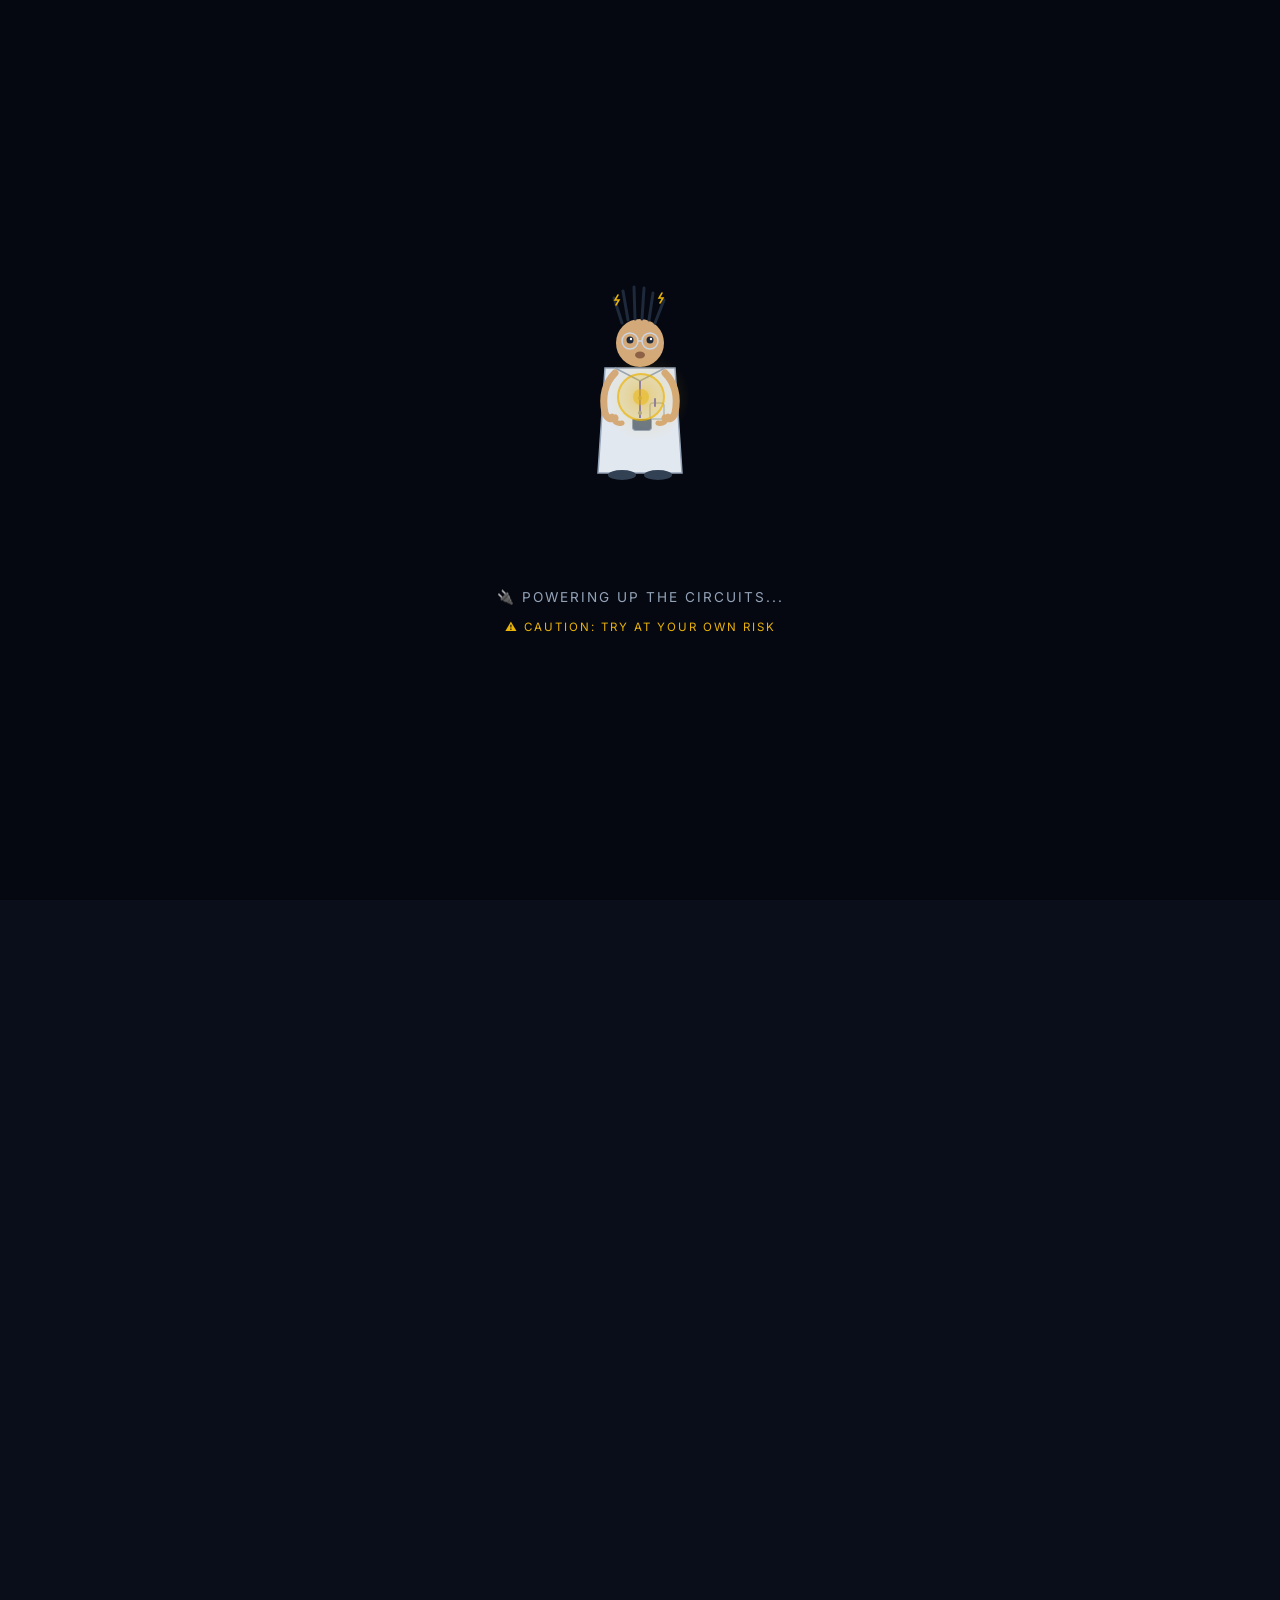
==== commit 1a19c0a1: "Add canonical, Open Graph and Twitter meta tags" ====
--- a/index.html
+++ b/index.html
@@ -7,6 +7,15 @@
     <title>VyomansLab — VLSI Design Projects</title>
     <meta name="description"
         content="VyomansLab: Open-source VLSI design projects exploring RTL design, synthesis, and physical design with Yosys, OpenROAD, and the Nangate45 PDK.">
+    <link rel="canonical" href="https://manuvamsi.github.io/vyomansLAB/">
+    <meta property="og:type" content="website">
+    <meta property="og:title" content="VyomansLab — VLSI Design Projects">
+    <meta property="og:description" content="Open-source VLSI design projects: RTL-to-GDSII flow with Yosys, OpenROAD and Nangate45 PDK. Traffic light FSM and counter designs with synthesis, P&R and timing reports.">
+    <meta property="og:url" content="https://manuvamsi.github.io/vyomansLAB/">
+    <meta property="og:site_name" content="VyomansLab">
+    <meta name="twitter:card" content="summary">
+    <meta name="twitter:title" content="VyomansLab — VLSI Design Projects">
+    <meta name="twitter:description" content="Open-source VLSI design projects: RTL-to-GDSII flow with Yosys, OpenROAD and Nangate45 PDK.">
     <link rel="preconnect" href="https://fonts.googleapis.com">
     <link
         href="https://fonts.googleapis.com/css2?family=Inter:wght@400;500;600;700;800;900&family=JetBrains+Mono:wght@400;500&display=swap"
